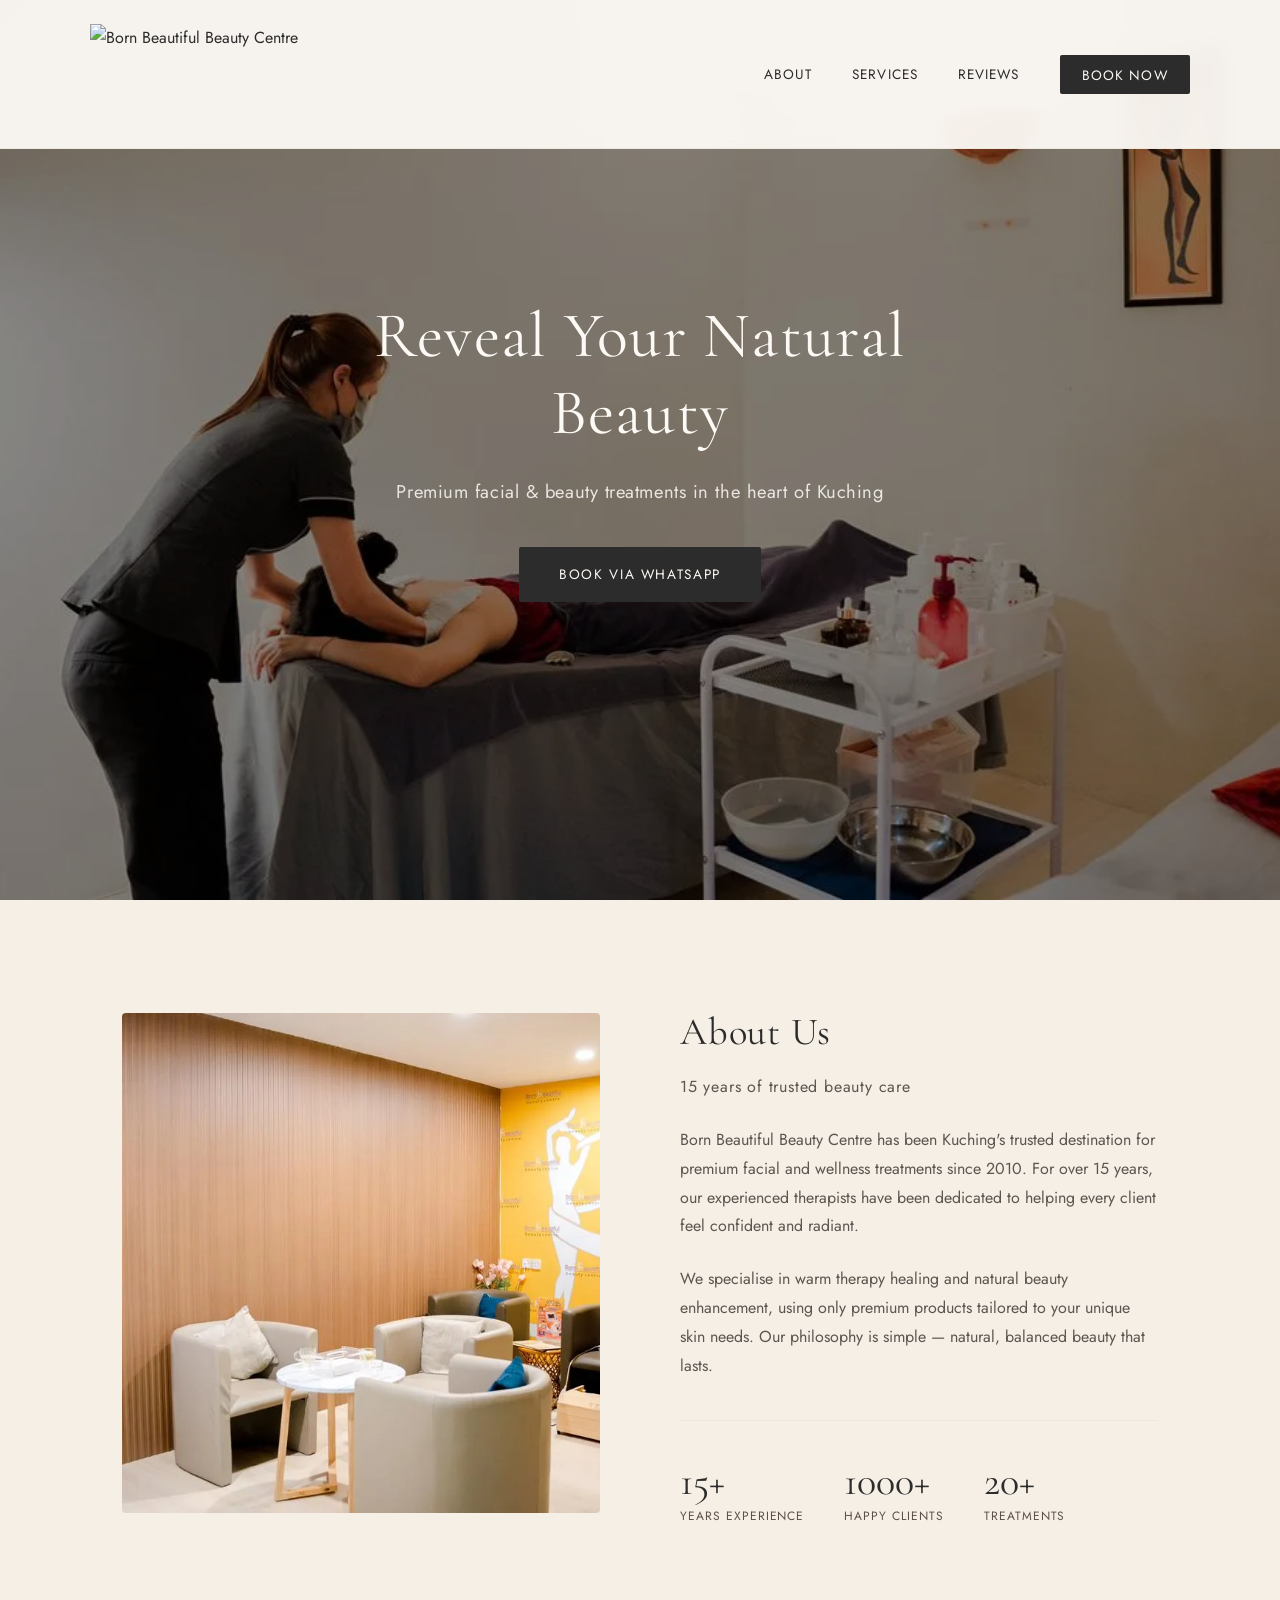
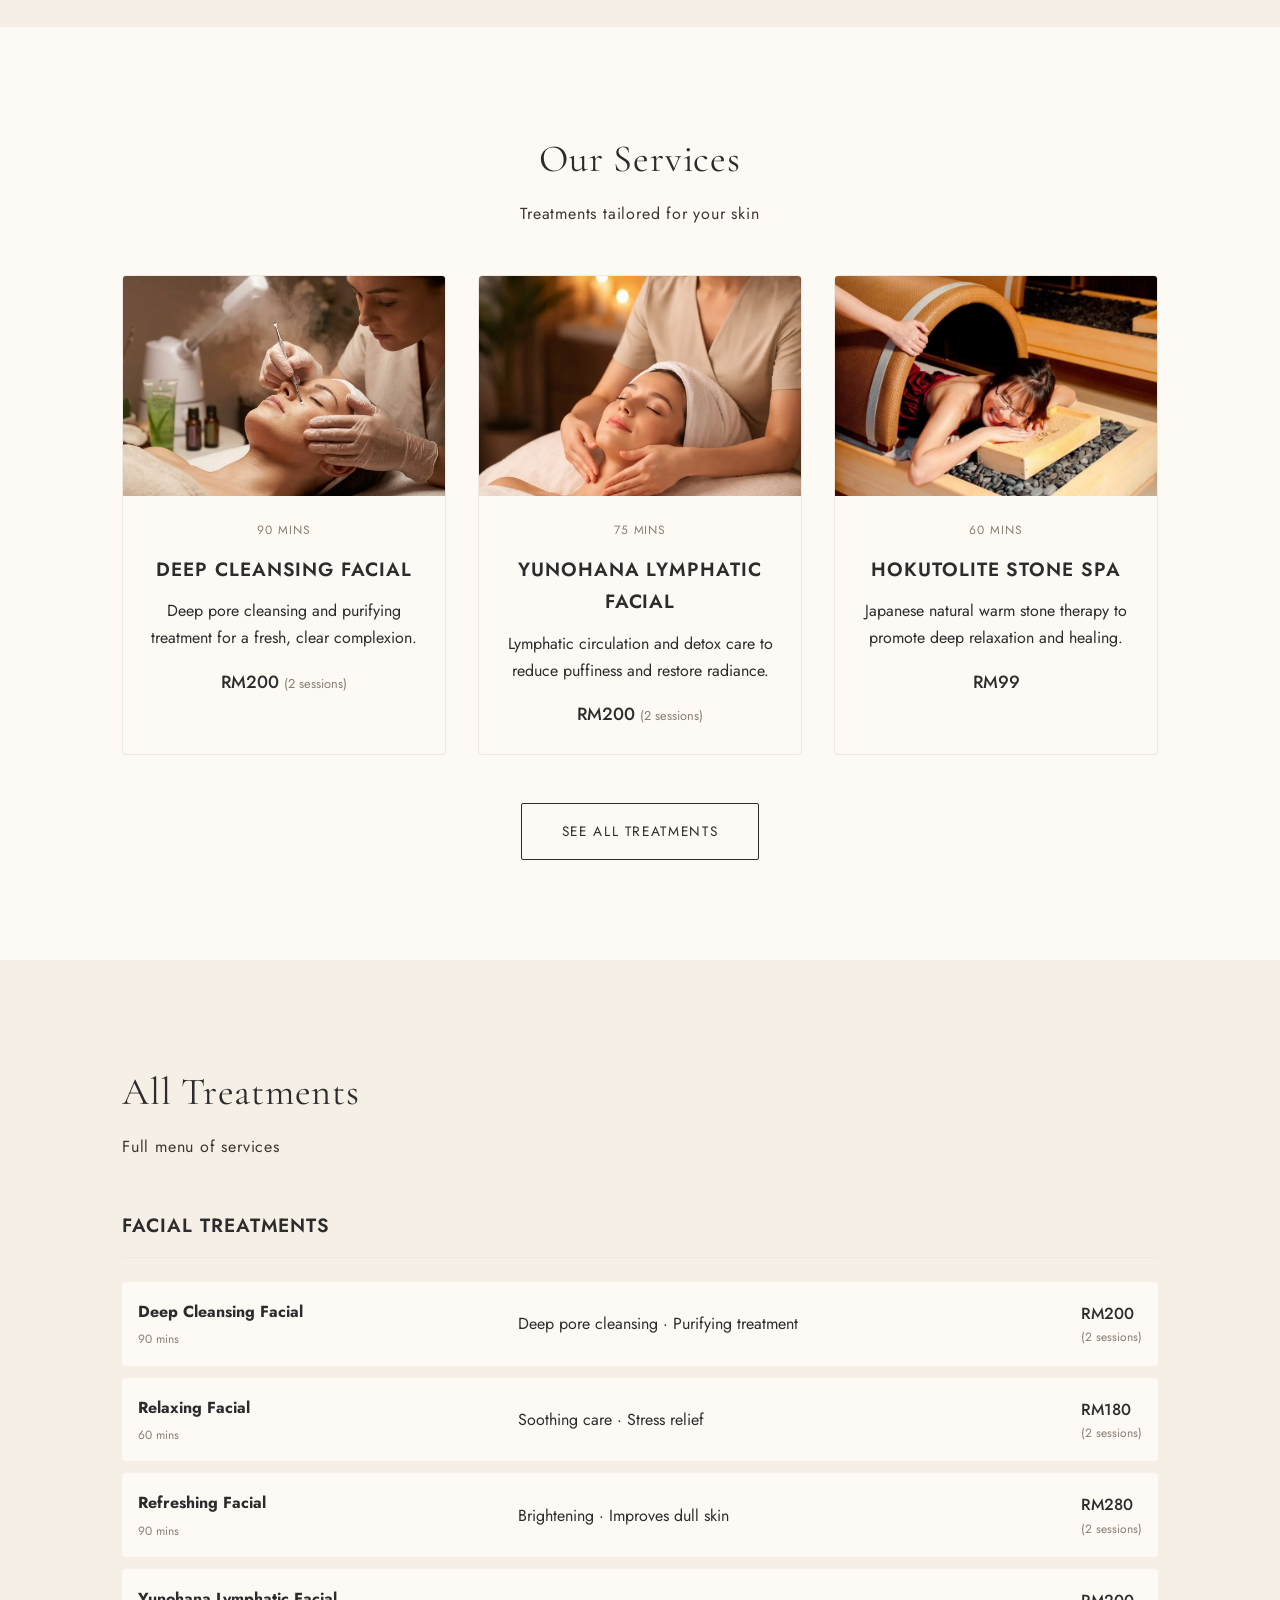
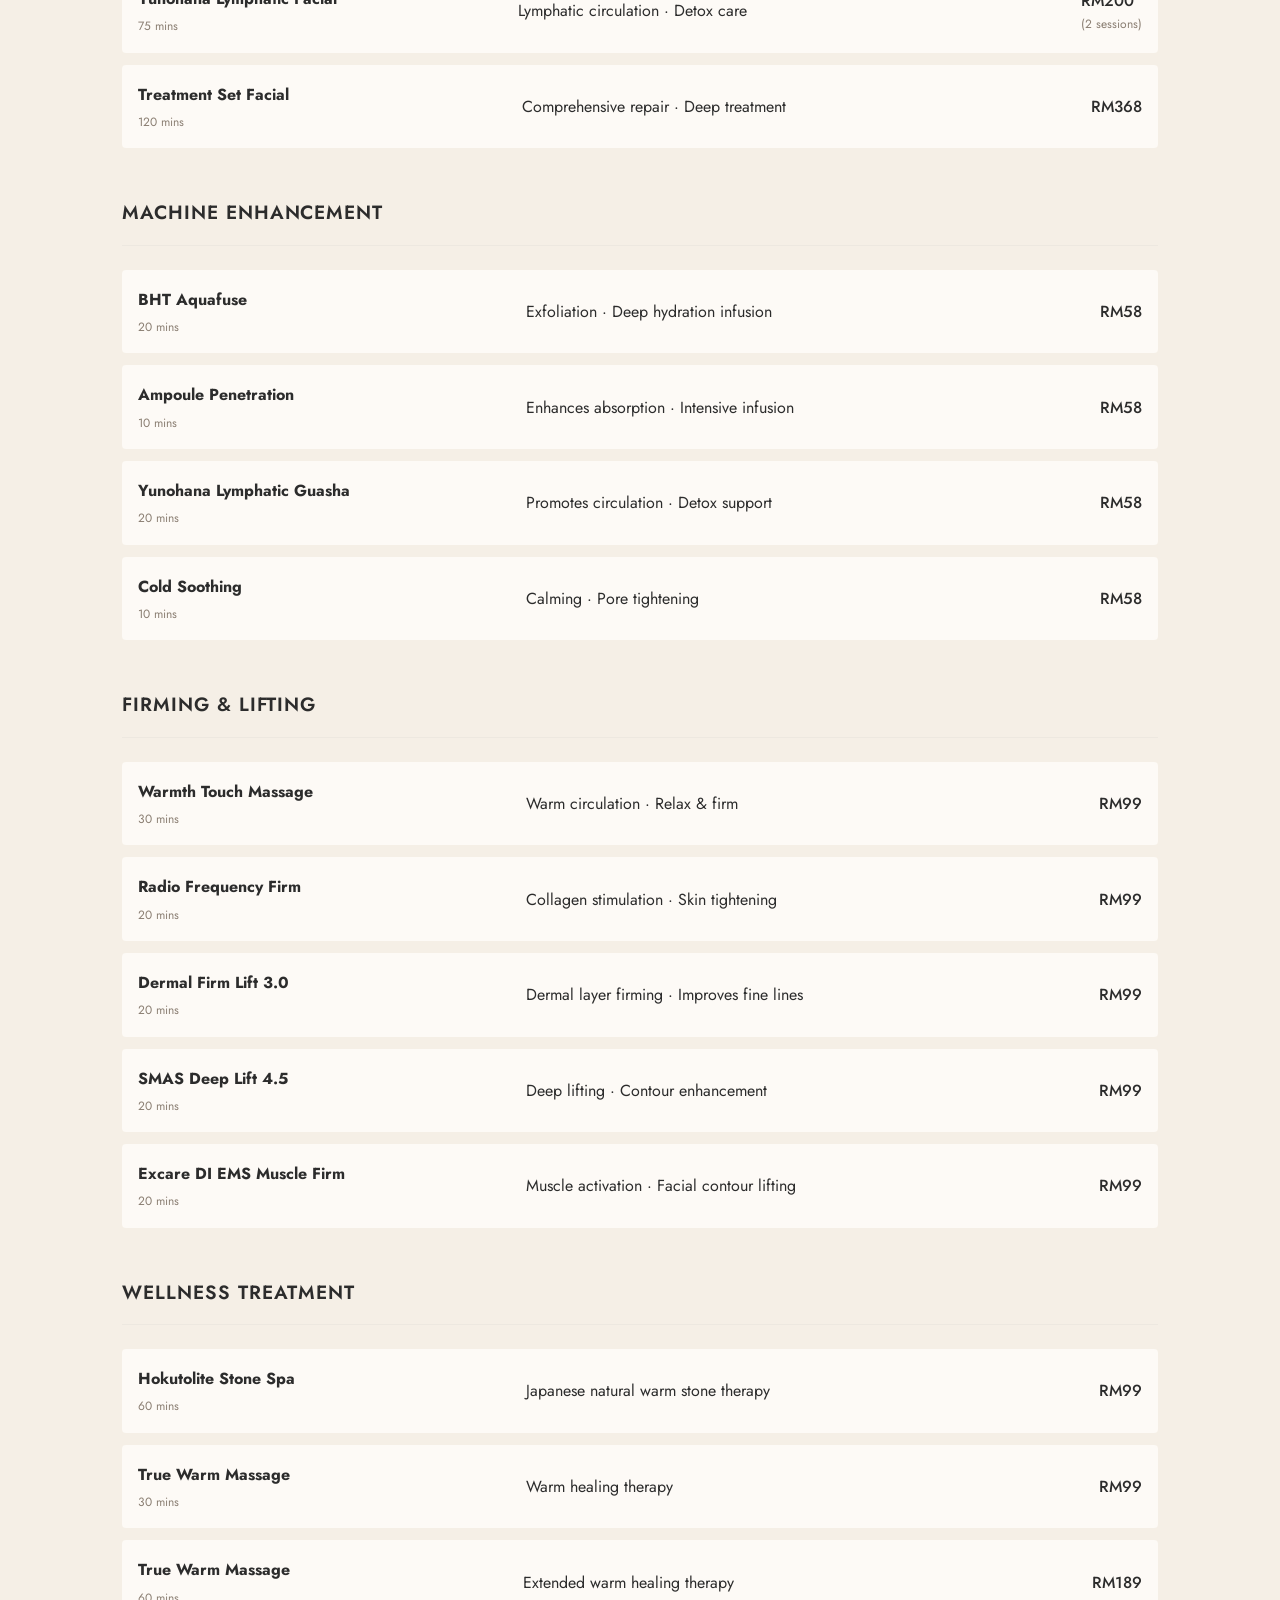
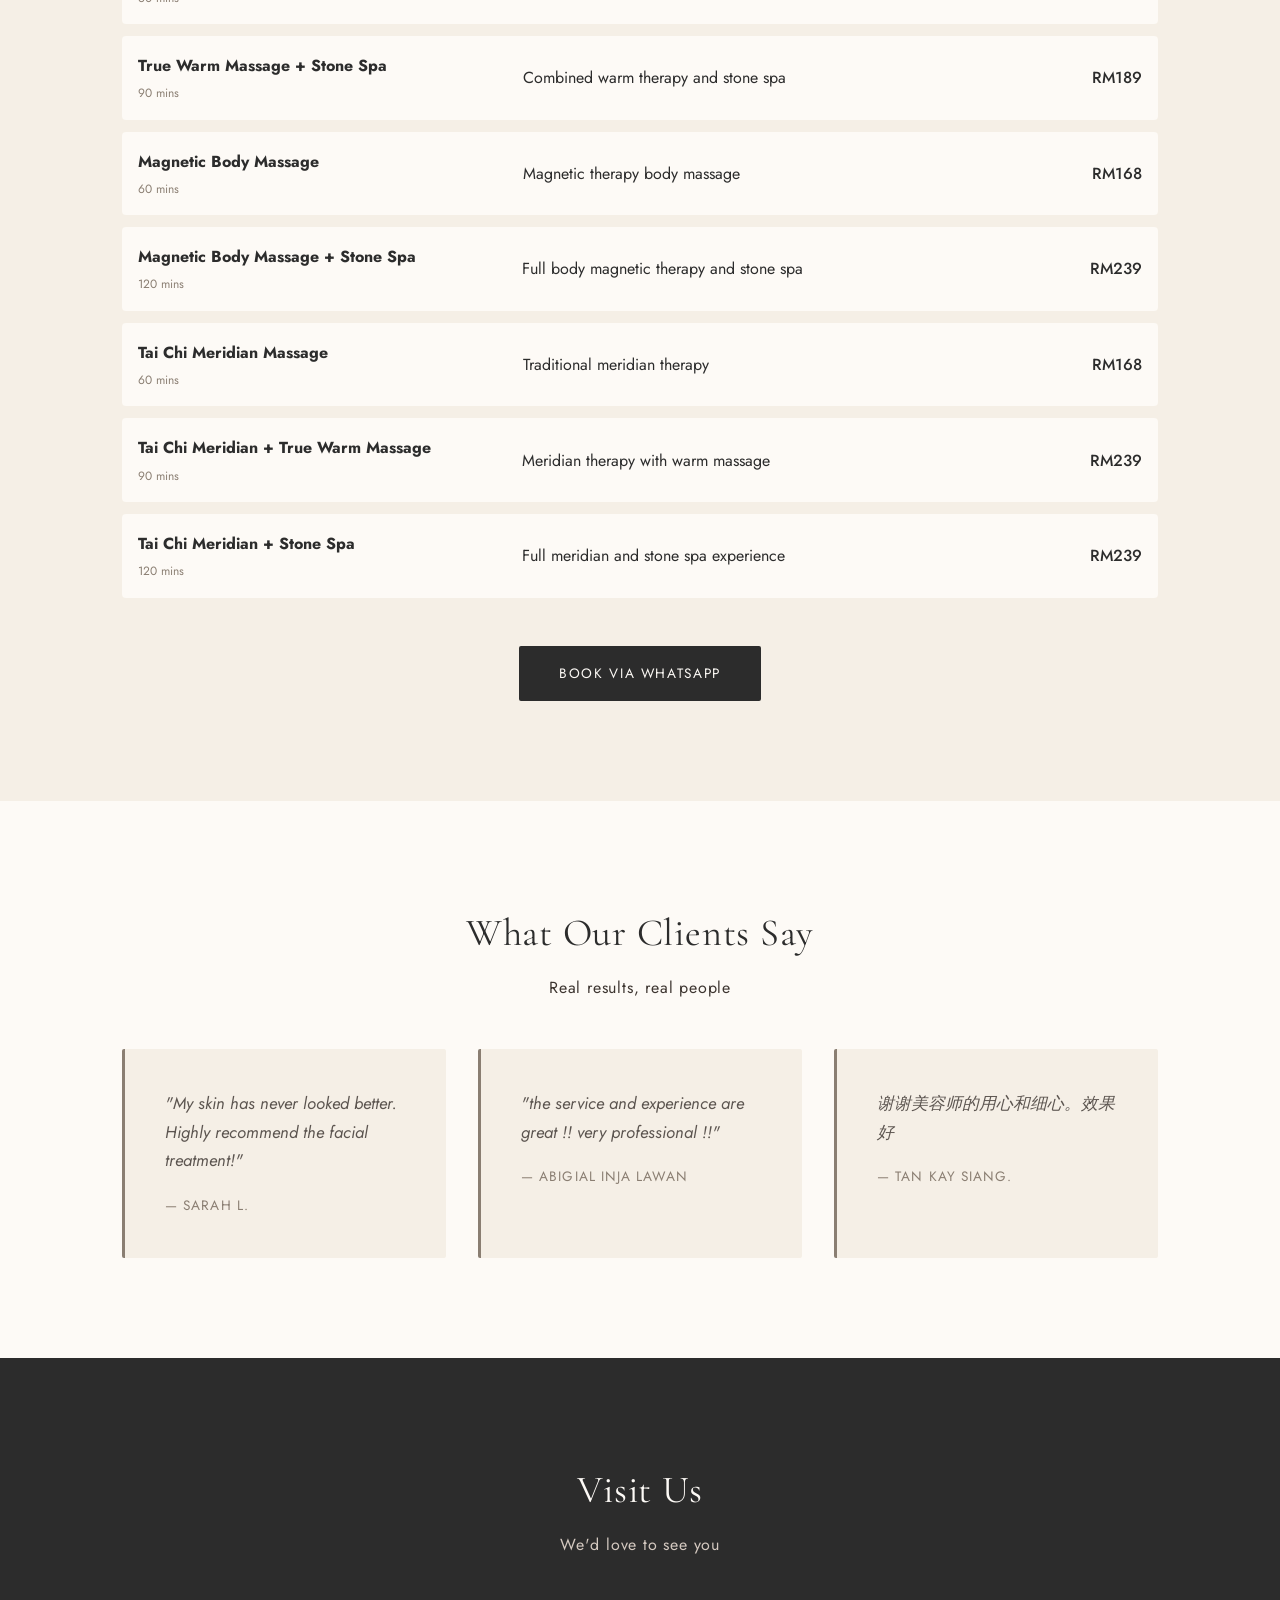
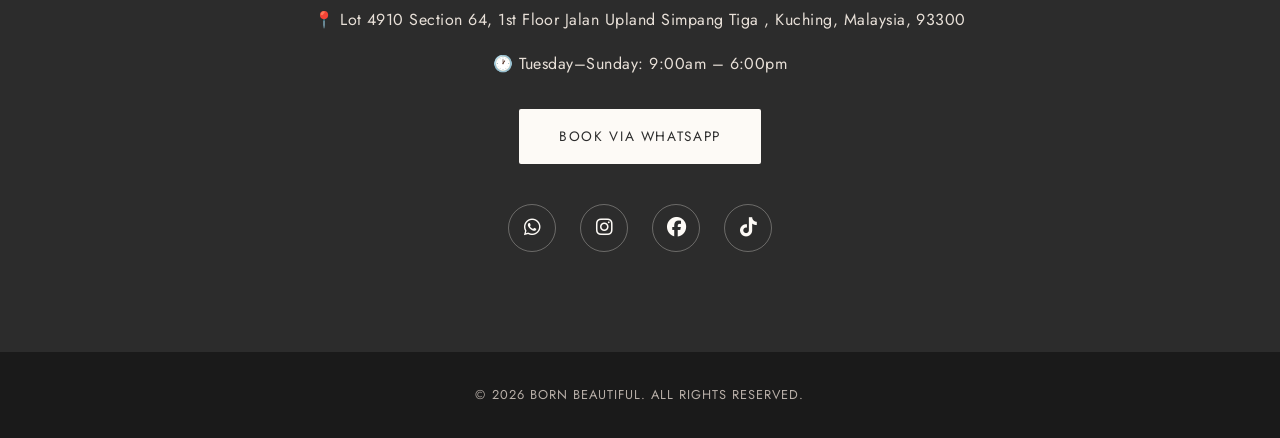
==== index.html @ eaf324db "Initial commit" ====
<!DOCTYPE html>
<html lang="en">
<head>
    <meta charset="UTF-8"/>
    <meta name="viewport" content="width=device-width, initial-scale=1.0"/>
    <meta 
    name="description" 
    content="Born Beautiful — Premium facial and beauty treatments in Kuching, Sarawak. Book your appointment today." >
    <title>Born Beautiful | Facial and Beauty Salon Kuching</title>
    <link rel="preconnect" href="https://fonts.googleapis.com" />
    <link rel="preconnect" href="https://fonts.gstatic.com" crossorigin />
    <link href="https://fonts.googleapis.com/css2?family=Cormorant+Garamond:ital,wght@0,300;0,400;0,600;1,300;1,400&family=Jost:wght@300;400;500&display=swap" rel="stylesheet" />
    <link rel="stylesheet" href="style.css" />
    <link rel="stylesheet" href="https://cdnjs.cloudflare.com/ajax/libs/font-awesome/6.5.0/css/all.min.css" />
    <script type="application/ld+json">
    {
      "@context": "https://schema.org",
      "@type": "BeautySalon",
      "name": "Born Beautiful",
      "description": "Premium facial and beauty treatments in Kuching, Sarawak.",
      "url": "https://www.bornbeautiful.com",
      "telephone": "+60168783226",
      "address": {
        "@type": "PostalAddress",
        "streetAddress": "Lot 4910 Section 64, 1st Floor Jalan Upland Simpang Tiga",
        "addressLocality": "Kuching",
        "postalCode": "93350",
        "addressRegion": "Sarawak",
        "addressCountry": "MY"
      },
      "openingHours": "Tues-Sun 9:00-18:00",
      "priceRange": "58-368",
      "sameAs": [
        "https://www.instagram.com/bornbeautiful_btyctr/"
      ]
    }
    </script>
</head>
<body>
    <!-- NAVIGATION -->
     <nav>
      <div class="nav-container">
        <a href="#" class="logo">
          <img src="images/logo.png"
            alt="Born Beautiful Beauty Centre"
            height="100"
            width="auto"
          >
        </a>
        <ul class="nav-links">
          <li><a href="#about">About</a></li>
          <li><a href="#services">Services</a></li>
          <li><a href="#testimonials">Reviews</a></li>
          <li><a href="#contact" class="nav-cta">Book Now</a></li>
        </ul>
        <button class="hamburger" id="hamburger" aria-label="Open navigation menu">
          <span></span>
          <span></span>
          <span></span>
        </button>
      </div>
    </nav>
    <main>

    <!-- HERO -->
    <section id="hero" style="background-image:url('images/hero.webp');">
      <div class="hero-content">
        <h1 class="fade-in">Reveal Your Natural Beauty</h1>
        <p>Premium facial & beauty treatments in the heart of Kuching</p>
        <a href="https://wa.me/60XXXXXXXXX" class="btn" target="_blank">
          Book via WhatsApp
        </a>
      </div>
    </section>

    <!-- ABOUT -->
    <section id="about">
      <div class="container">
        <div class="about-grid">
          <div class="about-img">
            <img 
              src="images/mainhall.webp" 
              alt="Born Beautiful Beauty Centre interior"
              width="600"
              height="700"
              loading="lazy"
            >
          </div>
          <div class="about-content">
            <h2>About Us</h2>
            <p class="section-subtitle">15 years of trusted beauty care</p>
            <p>Born Beautiful Beauty Centre has been Kuching's trusted destination for premium facial and wellness treatments since 2010. For over 15 years, our experienced therapists have been dedicated to helping every client feel confident and radiant.</p>
            <p>We specialise in warm therapy healing and natural beauty enhancement, using only premium products tailored to your unique skin needs. Our philosophy is simple — natural, balanced beauty that lasts.</p>
            <div class="about-stats">
              <div class="stat">
                <span class="stat-number">15+</span>
                <span class="stat-label">Years Experience</span>
              </div>
              <div class="stat">
                <span class="stat-number">1000+</span>
                <span class="stat-label">Happy Clients</span>
              </div>
              <div class="stat">
                <span class="stat-number">20+</span>
                <span class="stat-label">Treatments</span>
              </div>
            </div>
          </div>
        </div>
      </div>
    </section>

    <!-- SERVICES -->
    <section id="services">
      <div class="container">
          <h2>Our Services</h2>
          <p class="section-subtitle">Treatments tailored for your skin</p>
          <div class="services-grid fade-in">

            <div class="service-card">
              <img 
                src="images/deep_cleansing.webp" 
                alt="Deep Cleansing Facial at Born Beautiful Kuching"
                class="service-card-img"
                width="800" 
                height="220"
                loading="lazy"
              >
              <div class="service-card-body">
                <span class="service-duration">90 mins</span>
                <h3>Deep Cleansing Facial</h3>
                <p>Deep pore cleansing and purifying treatment for a fresh, clear complexion.</p>
                <span class="service-price">RM200 <small>(2 sessions)</small></span>
              </div>
            </div>

            <div class="service-card">
              <img 
                src="images/yunohana_facial.webp" 
                alt="Yunohana Lymphatic Facial at Born Beautiful Kuching"
                class="service-card-img"
                width="800" 
                height="220"
                loading="lazy"
              >
              <div class="service-card-body">
                <span class="service-duration">75 mins</span>
                <h3>Yunohana Lymphatic Facial</h3>
                <p>Lymphatic circulation and detox care to reduce puffiness and restore radiance.</p>
                <span class="service-price">RM200 <small>(2 sessions)</small></span>
              </div>
            </div>

            <div class="service-card">
              <img 
                src="images/stone_spa.webp" 
                alt="Hokutolite Stone Spa at Born Beautiful Kuching"
                class="service-card-img"
                width="800" 
                height="220"
                loading="lazy"
              >
              <div class="service-card-body">
                <span class="service-duration">60 mins</span>
                <h3>Hokutolite Stone Spa</h3>
                <p>Japanese natural warm stone therapy to promote deep relaxation and healing.</p>
                <span class="service-price">RM99</span>
              </div>
            </div>            
          </div>

          <div class="services-cta">
            <a href="#all-services" class="btn-outline">See All Treatments</a>
          </div>

      </div>
    </section>

    <!-- ALL SERVICES -->
    <section id="all-services">
      <div class="container">
        <h2>All Treatments</h2>
        <p class="section-subtitle">Full menu of services</p>

        <div class="services-category fade-in">
          <h3>Facial Treatments</h3>
          <div class="services-table">
            <div class="service-row">
              <div><strong>Deep Cleansing Facial</strong><span>90 mins</span></div>
              <div>Deep pore cleansing · Purifying treatment</div>
              <div class="price">RM200 <small>(2 sessions)</small></div>
            </div>
            <div class="service-row">
              <div><strong>Relaxing Facial</strong><span>60 mins</span></div>
              <div>Soothing care · Stress relief</div>
              <div class="price">RM180 <small>(2 sessions)</small></div>
            </div>
            <div class="service-row">
              <div><strong>Refreshing Facial</strong><span>90 mins</span></div>
              <div>Brightening · Improves dull skin</div>
              <div class="price">RM280 <small>(2 sessions)</small></div>
            </div>
            <div class="service-row">
              <div><strong>Yunohana Lymphatic Facial</strong><span>75 mins</span></div>
              <div>Lymphatic circulation · Detox care</div>
              <div class="price">RM200 <small>(2 sessions)</small></div>
            </div>
            <div class="service-row">
              <div><strong>Treatment Set Facial</strong><span>120 mins</span></div>
              <div>Comprehensive repair · Deep treatment</div>
              <div class="price">RM368</div>
            </div>
          </div>
        </div>

        <div class="services-category fade-in">
          <h3>Machine Enhancement</h3>
          <div class="services-table">
            <div class="service-row">
              <div><strong>BHT Aquafuse</strong><span>20 mins</span></div>
              <div>Exfoliation · Deep hydration infusion</div>
              <div class="price">RM58</div>
            </div>
            <div class="service-row">
              <div><strong>Ampoule Penetration</strong><span>10 mins</span></div>
              <div>Enhances absorption · Intensive infusion</div>
              <div class="price">RM58</div>
            </div>
            <div class="service-row">
              <div><strong>Yunohana Lymphatic Guasha</strong><span>20 mins</span></div>
              <div>Promotes circulation · Detox support</div>
              <div class="price">RM58</div>
            </div>
            <div class="service-row">
              <div><strong>Cold Soothing</strong><span>10 mins</span></div>
              <div>Calming · Pore tightening</div>
              <div class="price">RM58</div>
            </div>
          </div>
        </div>

        <div class="services-category fade-in">
          <h3>Firming & Lifting</h3>
          <div class="services-table">
            <div class="service-row">
              <div><strong>Warmth Touch Massage</strong><span>30 mins</span></div>
              <div>Warm circulation · Relax & firm</div>
              <div class="price">RM99</div>
            </div>
            <div class="service-row">
              <div><strong>Radio Frequency Firm</strong><span>20 mins</span></div>
              <div>Collagen stimulation · Skin tightening</div>
              <div class="price">RM99</div>
            </div>
            <div class="service-row">
              <div><strong>Dermal Firm Lift 3.0</strong><span>20 mins</span></div>
              <div>Dermal layer firming · Improves fine lines</div>
              <div class="price">RM99</div>
            </div>
            <div class="service-row">
              <div><strong>SMAS Deep Lift 4.5</strong><span>20 mins</span></div>
              <div>Deep lifting · Contour enhancement</div>
              <div class="price">RM99</div>
            </div>
            <div class="service-row">
              <div><strong>Excare DI EMS Muscle Firm</strong><span>20 mins</span></div>
              <div>Muscle activation · Facial contour lifting</div>
              <div class="price">RM99</div>
            </div>
          </div>
        </div>

        <div class="services-category fade-in">
          <h3>Wellness Treatment</h3>
          <div class="services-table">
            <div class="service-row">
              <div><strong>Hokutolite Stone Spa</strong><span>60 mins</span></div>
              <div>Japanese natural warm stone therapy</div>
              <div class="price">RM99</div>
            </div>
            <div class="service-row">
              <div><strong>True Warm Massage</strong><span>30 mins</span></div>
              <div>Warm healing therapy</div>
              <div class="price">RM99</div>
            </div>
            <div class="service-row">
              <div><strong>True Warm Massage</strong><span>60 mins</span></div>
              <div>Extended warm healing therapy</div>
              <div class="price">RM189</div>
            </div>
            <div class="service-row">
              <div><strong>True Warm Massage + Stone Spa</strong><span>90 mins</span></div>
              <div>Combined warm therapy and stone spa</div>
              <div class="price">RM189</div>
            </div>
            <div class="service-row">
              <div><strong>Magnetic Body Massage</strong><span>60 mins</span></div>
              <div>Magnetic therapy body massage</div>
              <div class="price">RM168</div>
            </div>
            <div class="service-row">
              <div><strong>Magnetic Body Massage + Stone Spa</strong><span>120 mins</span></div>
              <div>Full body magnetic therapy and stone spa</div>
              <div class="price">RM239</div>
            </div>
            <div class="service-row">
              <div><strong>Tai Chi Meridian Massage</strong><span>60 mins</span></div>
              <div>Traditional meridian therapy</div>
              <div class="price">RM168</div>
            </div>
            <div class="service-row">
              <div><strong>Tai Chi Meridian + True Warm Massage</strong><span>90 mins</span></div>
              <div>Meridian therapy with warm massage</div>
              <div class="price">RM239</div>
            </div>
           <div class="service-row">
              <div><strong>Tai Chi Meridian + Stone Spa</strong><span>120 mins</span></div>
              <div>Full meridian and stone spa experience</div>
              <div class="price">RM239</div>
            </div>
          </div>
        </div>

        <div class="services-cta">
          <a href="https://wa.me/60168783226" class="btn" target="_blank">Book via WhatsApp</a>
        </div>

      </div>
    </section>

    <!-- TESTIMONIALS -->
    <section id="testimonials">
      <div class="container">
        <h2>What Our Clients Say</h2>
        <p class="section-subtitle">Real results, real people</p>
        <div class="testimonials-grid fade-in">
          <div class="testimonial-card">
            <p>"My skin has never looked better. Highly recommend the facial treatment!"</p>
            <span>— Sarah L.</span>
          </div>
          <div class="testimonial-card">
            <p>"the service and experience are great !! very professional !!"</p>
            <span>— Abigial Inja Lawan</span>
          </div>
          <div class="testimonial-card">
            <p>谢谢美容师的用心和细心。效果好</p>
            <span>— Tan Kay Siang.</span>
          </div>
        </div>
      </div>
    </section>

    <!-- CONTACT -->
    <section id="contact">
      <div class="container">
        <h2>Visit Us</h2>
        <p class="section-subtitle">We'd love to see you</p>
        <div class="contact-info fade-in">
          <p>📍 Lot 4910 Section 64, 1st Floor Jalan Upland Simpang Tiga , Kuching, Malaysia, 93300</p>
          <p>🕐 Tuesday–Sunday: 9:00am – 6:00pm</p>
          <a href="https://wa.me/60168783226?text=Hi%20Born%20Beautiful,%20I%20want%20to%20book%20a%20facial%20session" class="btn" target="_blank">
            Book via WhatsApp
          </a>
          <div class="social-links">
            <a href="https://wa.me/60168783226?text=Hi%20Born%20Beautiful,%20I%20want%20to%20book%20a%20facial%20session" target="_blank" aria-label="WhatsApp">
             <i class="fa-brands fa-whatsapp"></i>
           </a>
            <a href="https://www.instagram.com/bornbeautiful_btyctr/" target="_blank" aria-label="Instagram">
             <i class="fa-brands fa-instagram"></i>
           </a>
            <a href="https://www.facebook.com/bbbc0168783226" target="_blank" aria-label="Facebook">
              <i class="fa-brands fa-facebook"></i>
            </a>
            <a href="https://www.tiktok.com/@born.beautiful.be" target="_blank" aria-label="TikTok">
             <i class="fa-brands fa-tiktok"></i>
           </a>
         </div>
        </div>
      </div>
    </section>
    </main>
    <!-- FOOTER -->
    <footer>
      <p>© 2026 Born Beautiful. All rights reserved.</p>
    </footer>

<script>
  // hamburger menu toggle
  const hamburger = document.getElementById('hamburger');
  const navLinks = document.querySelector('.nav-links');
  hamburger.addEventListener('click', () => {
    navLinks.classList.toggle('open');
  });

  // fade-in on scroll
  const faders = document.querySelectorAll('.fade-in');
  const observer = new IntersectionObserver((entries) => {
    entries.forEach(entry => {
      if (entry.isIntersecting) {
        entry.target.classList.add('visible');
      }
    });
  }, { threshold: 0.1 });

  faders.forEach(el => observer.observe(el));
</script>
</body>
</html>
---- style.css ----
/* ============================================
   RESET & BASE
   ============================================ */

*, *::before, *::after {
  margin: 0;
  padding: 0;
  box-sizing: border-box;
}

html {
  scroll-behavior: smooth;
}

body {
  font-family: 'Jost', sans-serif;
  background-color: #FDFAF6;
  color: #2C2C2C;
  line-height: 1.7;
}

a {
  text-decoration: none;
  color: inherit;
}

img {
  max-width: 100%;
  display: block;
}

/* ============================================
   TYPOGRAPHY
   ============================================ */
h1 {
  font-family: 'Cormorant Garamond', serif;
  font-size: clamp(2.5rem, 5vw, 4rem);
  font-weight: 400;
  letter-spacing: 0.02em;
  line-height: 1.2;
}

h2 {
  font-family: 'Cormorant Garamond', serif;
  font-size: clamp(1.8rem, 3vw, 2.5rem);
  font-weight: 400;
  letter-spacing: 0.02em;
  margin-bottom: 0.5rem;
}

h3 {
  font-size: 1.2rem;
  font-weight: 600;
  margin-bottom: 0.75rem;
  letter-spacing: 0.05em;
  text-transform: uppercase;
}

/* ============================================
   LAYOUT
   ============================================ */
.container {
  max-width: 1100px;
  margin: 0 auto;
  padding: 0 2rem;
}

section {
  padding: 100px 0;
}

.section-subtitle {
  color: #3D3530;
  font-size: 1rem;
  margin-bottom: 3rem;
  letter-spacing: 0.05em;
}

/* ============================================
   NAVIGATION
   ============================================ */
nav {
  position: fixed;
  top: 0;
  width: 100%;
  z-index: 100;
  padding: 1.5rem 2rem;
  background-color: rgba(253, 250, 246, 0.95);
  backdrop-filter: blur(8px);
  border-bottom: 1px solid #EDE8E0;
}

.nav-container {
  max-width: 1100px;
  margin: 0 auto;
  display: flex;
  justify-content: space-between;
  align-items: center;
}

.logo image{
  height: 100px;
  width: auto;
  display: block;
}

.nav-links {
  list-style: none;
  display: flex;
  gap: 2.5rem;
  align-items: center;
}

.nav-links a {
  font-size: 0.85rem;
  letter-spacing: 0.08em;
  text-transform: uppercase;
  color: #2C2C2C;
  transition: color 0.3s ease;
}

.nav-links a:hover {
  color: #8A7E72;
}

.nav-cta {
  background-color: #2C2C2C;
  color: #FDFAF6 !important;
  padding: 0.6rem 1.4rem;
  border-radius: 2px;
}

.nav-cta:hover {
  background-color: #8A7E72 !important;
  color: #FDFAF6 !important;
}

/* ============================================
   HERO
   ============================================ */
#hero {
  min-height: 100vh;
  display: flex;
  align-items: center;
  justify-content: center;
  text-align: center;
  padding: 0 2rem;
  background-size: cover;
  background-position: center 80%;
  background-repeat: no-repeat;
  position: relative;
}

#hero::before {
  content: '';
  position: absolute;
  inset: 0;
  background-color: rgba(0, 0, 0, 0.45);
}

.hero-content {
  position: relative;
  z-index: 1;
  max-width: 700px;
}

.hero-content h1 {
  margin-bottom: 1.5rem;
  color: #FDFAF6;
}

.hero-content p {
  font-size: 1.15rem;
  color: rgba(253, 250, 246, 0.85);
  margin-bottom: 2.5rem;
  letter-spacing: 0.03em;
}

/* ============================================
   BUTTON
   ============================================ */
.btn {
  display: inline-block;
  background-color: #2C2C2C;
  color: #FDFAF6;
  padding: 1rem 2.5rem;
  font-size: 0.85rem;
  letter-spacing: 0.12em;
  text-transform: uppercase;
  border-radius: 2px;
  transition: background-color 0.3s ease;
}

.btn:hover {
  background-color: #8A7E72;
}

/* ============================================
   SERVICES
   ============================================ */
#services {
  background-color: #FDFAF6;
  text-align: center;
}

.services-grid {
  display: grid;
  grid-template-columns: repeat(auto-fit, minmax(280px, 1fr));
  gap: 2rem;
  margin-top: 1rem;
}

.service-card {
  border-radius: 4px;
  overflow: hidden;
  border: 1px solid #EDE8E0;
  transition: box-shadow 0.3s ease;
  background-color: #FDFAF6;
}

.service-card:hover {
  box-shadow: 0 8px 30px rgba(0,0,0,0.08);
}

.service-card-img {
  width: 100%;
  height: 220px;
  object-fit: cover;
  display: block;
}

.service-card-body {
  padding: 1.5rem;
}

/* ============================================
   ABOUT
   ============================================ */
#about {
  background-color: #F5EFE6;
}

#about p:last-child {
  max-width: 650px;
  margin: 0 auto;
  color: #5C5550;
  font-size: 1.05rem;
}

/* ============================================
   ABOUT GRID
   ============================================ */
.about-grid {
  display: grid;
  grid-template-columns: 1fr 1fr;
  gap: 5rem;
  align-items: center;
}

.about-img img {
  width: 100%;
  height: 500px;
  object-fit: cover;
  border-radius: 4px;
}

.about-content h2 {
  margin-bottom: 0.5rem;
}

.about-content p {
  color: #5C5550;
  margin-bottom: 1.5rem;
  line-height: 1.8;
}

.about-stats {
  display: flex;
  gap: 2.5rem;
  margin-top: 2.5rem;
  padding-top: 2.5rem;
  border-top: 1px solid #EDE8E0;
}

.stat {
  display: flex;
  flex-direction: column;
}

.stat-number {
  font-family: 'Cormorant Garamond', serif;
  font-size: 2.5rem;
  color: #2C2C2C;
  line-height: 1;
  margin-bottom: 0.3rem;
}

.stat-label {
  font-size: 0.75rem;
  letter-spacing: 0.08em;
  text-transform: uppercase;
  color:  #5C5047;
}

@media (max-width: 768px) {
  .about-grid {
    grid-template-columns: 1fr;
    gap: 2rem;
  }
}

/* ============================================
   TESTIMONIALS
   ============================================ */
#testimonials {
  background-color: #FDFAF6;
  text-align: center;
}

.testimonials-grid {
  display: grid;
  grid-template-columns: repeat(auto-fit, minmax(280px, 1fr));
  gap: 2rem;
}

.testimonial-card {
  padding: 2.5rem;
  border-left: 3px solid #8A7E72;
  background-color: #F5EFE6;
  text-align: left;
  border-radius: 2px;
}

.testimonial-card p {
  font-style: italic;
  color: #5C5550;
  margin-bottom: 1rem;
  font-size: 1.05rem;
}

.testimonial-card span {
  font-size: 0.85rem;
  letter-spacing: 0.08em;
  text-transform: uppercase;
  color: #8A7E72;
}

/* ============================================
   CONTACT
   ============================================ */
#contact {
  background-color: #2C2C2C;
  text-align: center;
  color: #FDFAF6;
}

#contact h2 {
  color: #FDFAF6;
}

#contact .section-subtitle {
  color: #D4C9C0;
}

.contact-info {
  display: flex;
  flex-direction: column;
  align-items: center;
  gap: 1rem;
}

.contact-info p {
  font-size: 1rem;
  color: #E8E0D8;
  letter-spacing: 0.03em;
}

.contact-info .btn {
  margin-top: 1rem;
  background-color: #FDFAF6;
  color: #2C2C2C;
}

.contact-info .btn:hover {
  background-color: #8A7E72;
  color: #FDFAF6;
}
/* ============================================
   SOCIAL LINKS
   ============================================ */
.social-links {
  display: flex;
  gap: 1.5rem;
  margin-top: 1.5rem;
  justify-content: center;
}

.social-links a {
  display: flex;
  align-items: center;
  justify-content: center;
  width: 48px;
  height: 48px;
  border-radius: 50%;
  border: 1px solid rgba(253, 250, 246, 0.3);
  color: #FDFAF6;
  font-size: 1.2rem;
  transition: all 0.3s ease;
}

.social-links a:hover {
  background-color: #FDFAF6;
  color: #2C2C2C;
  border-color: #FDFAF6;
}

/* ============================================
   FOOTER
   ============================================ */
footer {
  background-color: #1A1A1A;
  color: #B8AFA8;
  text-align: center;
  padding: 2rem;
  font-size: 0.8rem;
  letter-spacing: 0.08em;
  text-transform: uppercase;
}
/* ============================================
   HAMBURGER MENU
   ============================================ */
.hamburger {
  display: none;
  flex-direction: column;
  gap: 5px;
  background: none;
  border: none;
  cursor: pointer;
  padding: 4px;
}

.hamburger span {
  display: block;
  width: 24px;
  height: 2px;
  background-color: #2C2C2C;
  transition: all 0.3s ease;
}

@media (max-width: 768px) {
  .hamburger {
    display: flex;
  }

  .nav-links {
    display: none;
    position: absolute;
    top: 100%;
    left: 0;
    width: 100%;
    background-color: #FDFAF6;
    flex-direction: column;
    padding: 2rem;
    gap: 1.5rem;
    border-bottom: 1px solid #EDE8E0;
  }

  .nav-links.open {
    display: flex;
  }
}
/* ============================================
   SCROLL ANIMATION
   ============================================ */
.fade-in {
  opacity: 0;
  transform: translateY(30px);
  transition: opacity 0.7s ease, transform 0.7s ease;
}

.fade-in.visible {
  opacity: 1;
  transform: translateY(0);
}

/* ============================================
   SERVICES EXTENDED
   ============================================ */
.service-duration {
  font-size: 0.75rem;
  letter-spacing: 0.08em;
  text-transform: uppercase;
  color: #8A7E72;
  margin-bottom: 0.75rem;
  display: block;
}

.service-price {
  display: block;
  margin-top: 1rem;
  font-size: 1.1rem;
  font-weight: 500;
  color: #2C2C2C;
}

.service-price small {
  font-size: 0.8rem;
  color: #8A7E72;
  font-weight: 400;
}

.services-cta {
  text-align: center;
  margin-top: 3rem;
}

.btn-outline {
  display: inline-block;
  border: 1px solid #2C2C2C;
  color: #2C2C2C;
  padding: 1rem 2.5rem;
  font-size: 0.85rem;
  letter-spacing: 0.12em;
  text-transform: uppercase;
  border-radius: 2px;
  transition: all 0.3s ease;
}

.btn-outline:hover {
  background-color: #2C2C2C;
  color: #FDFAF6;
}

/* ALL SERVICES TABLE */
#all-services {
  background-color: #F5EFE6;
}

.services-category {
  margin-bottom: 3rem;
}

.services-category h3 {
  border-bottom: 1px solid #EDE8E0;
  padding-bottom: 1rem;
  margin-bottom: 1.5rem;
}

.services-table {
  display: flex;
  flex-direction: column;
  gap: 0.75rem;
}

.service-row {
  display: grid;
  grid-template-columns: 1fr 1.5fr auto;
  gap: 1rem;
  padding: 1rem;
  background-color: #FDFAF6;
  border-radius: 4px;
  align-items: center;
}

.service-row span {
  display: block;
  font-size: 0.75rem;
  color: #8A7E72;
  margin-top: 0.25rem;
}

.service-row .price {
  font-weight: 500;
  white-space: nowrap;
}

.service-row .price small {
  display: block;
  font-size: 0.75rem;
  color: #8A7E72;
  font-weight: 400;
}

@media (max-width: 768px) {
  .service-row {
    grid-template-columns: 1fr;
    gap: 0.5rem;
  }

  .service-row .price {
    color: #8A7E72;
  }
}
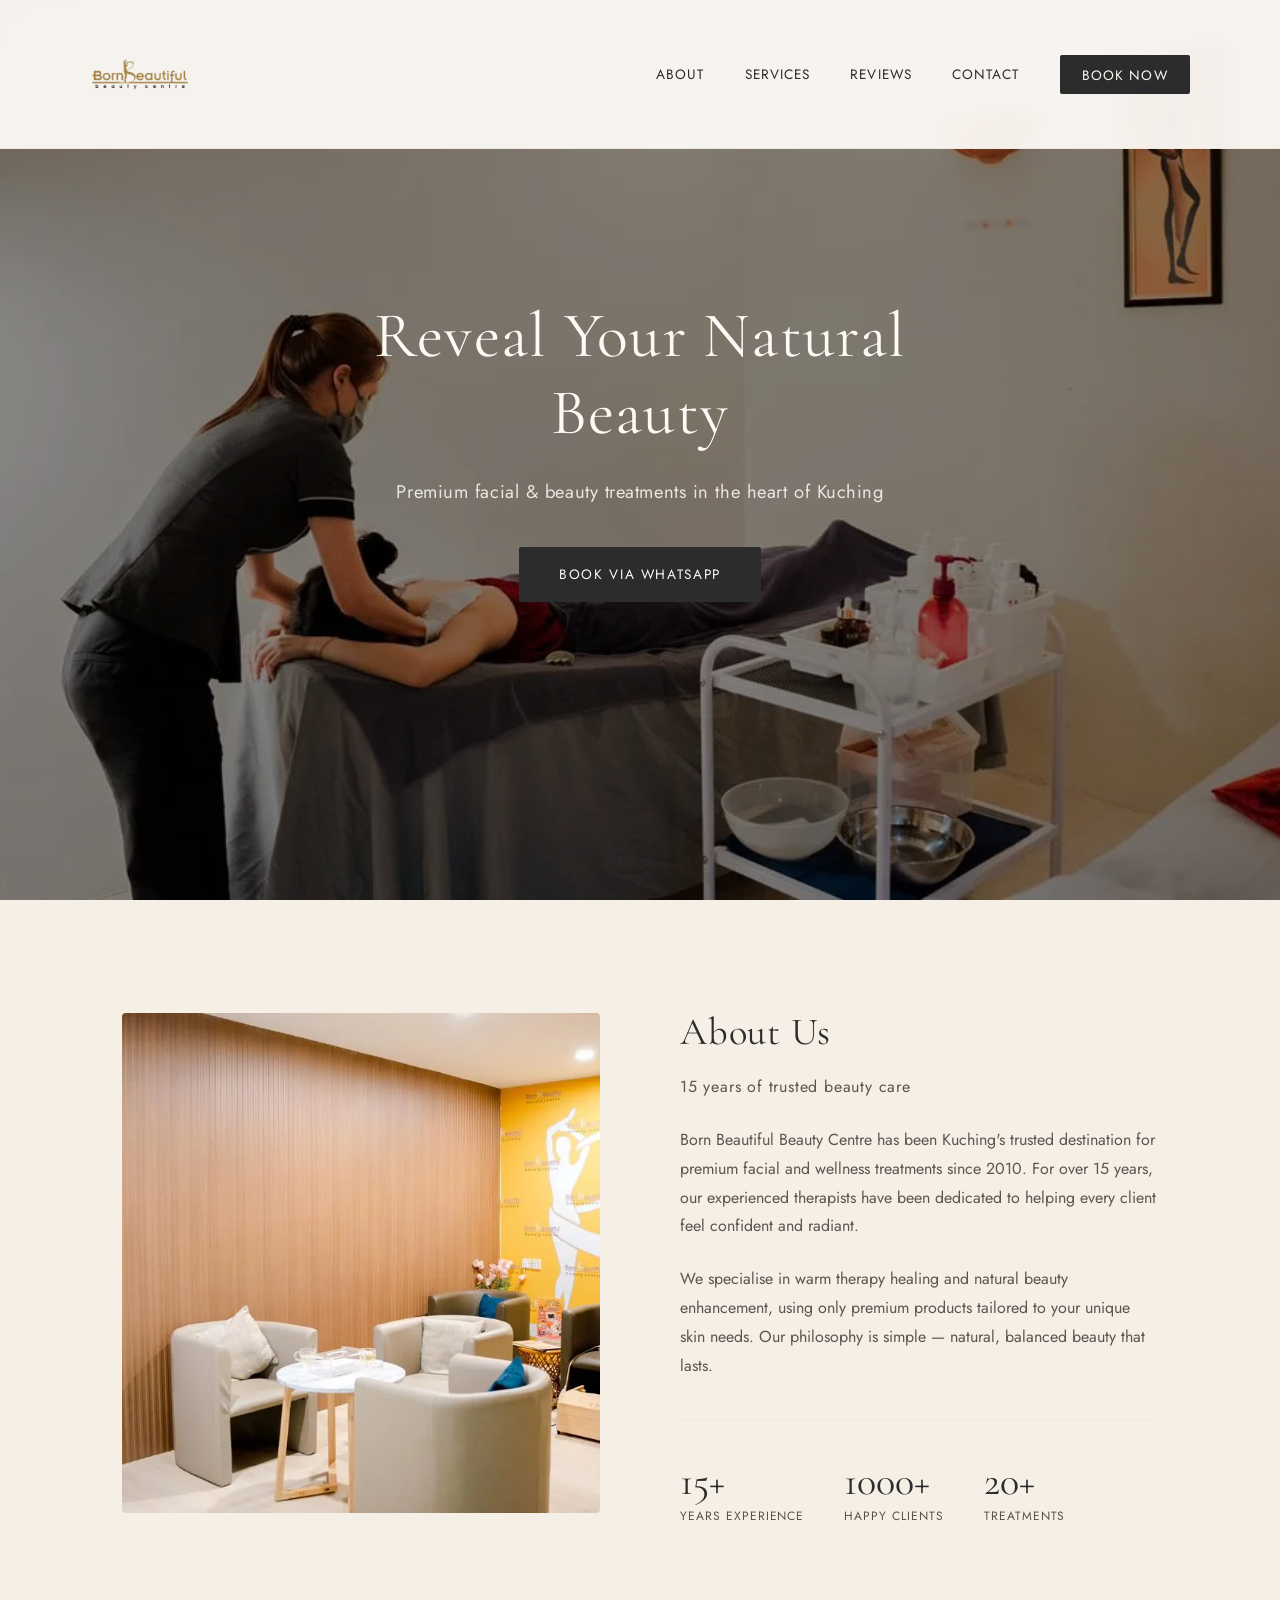
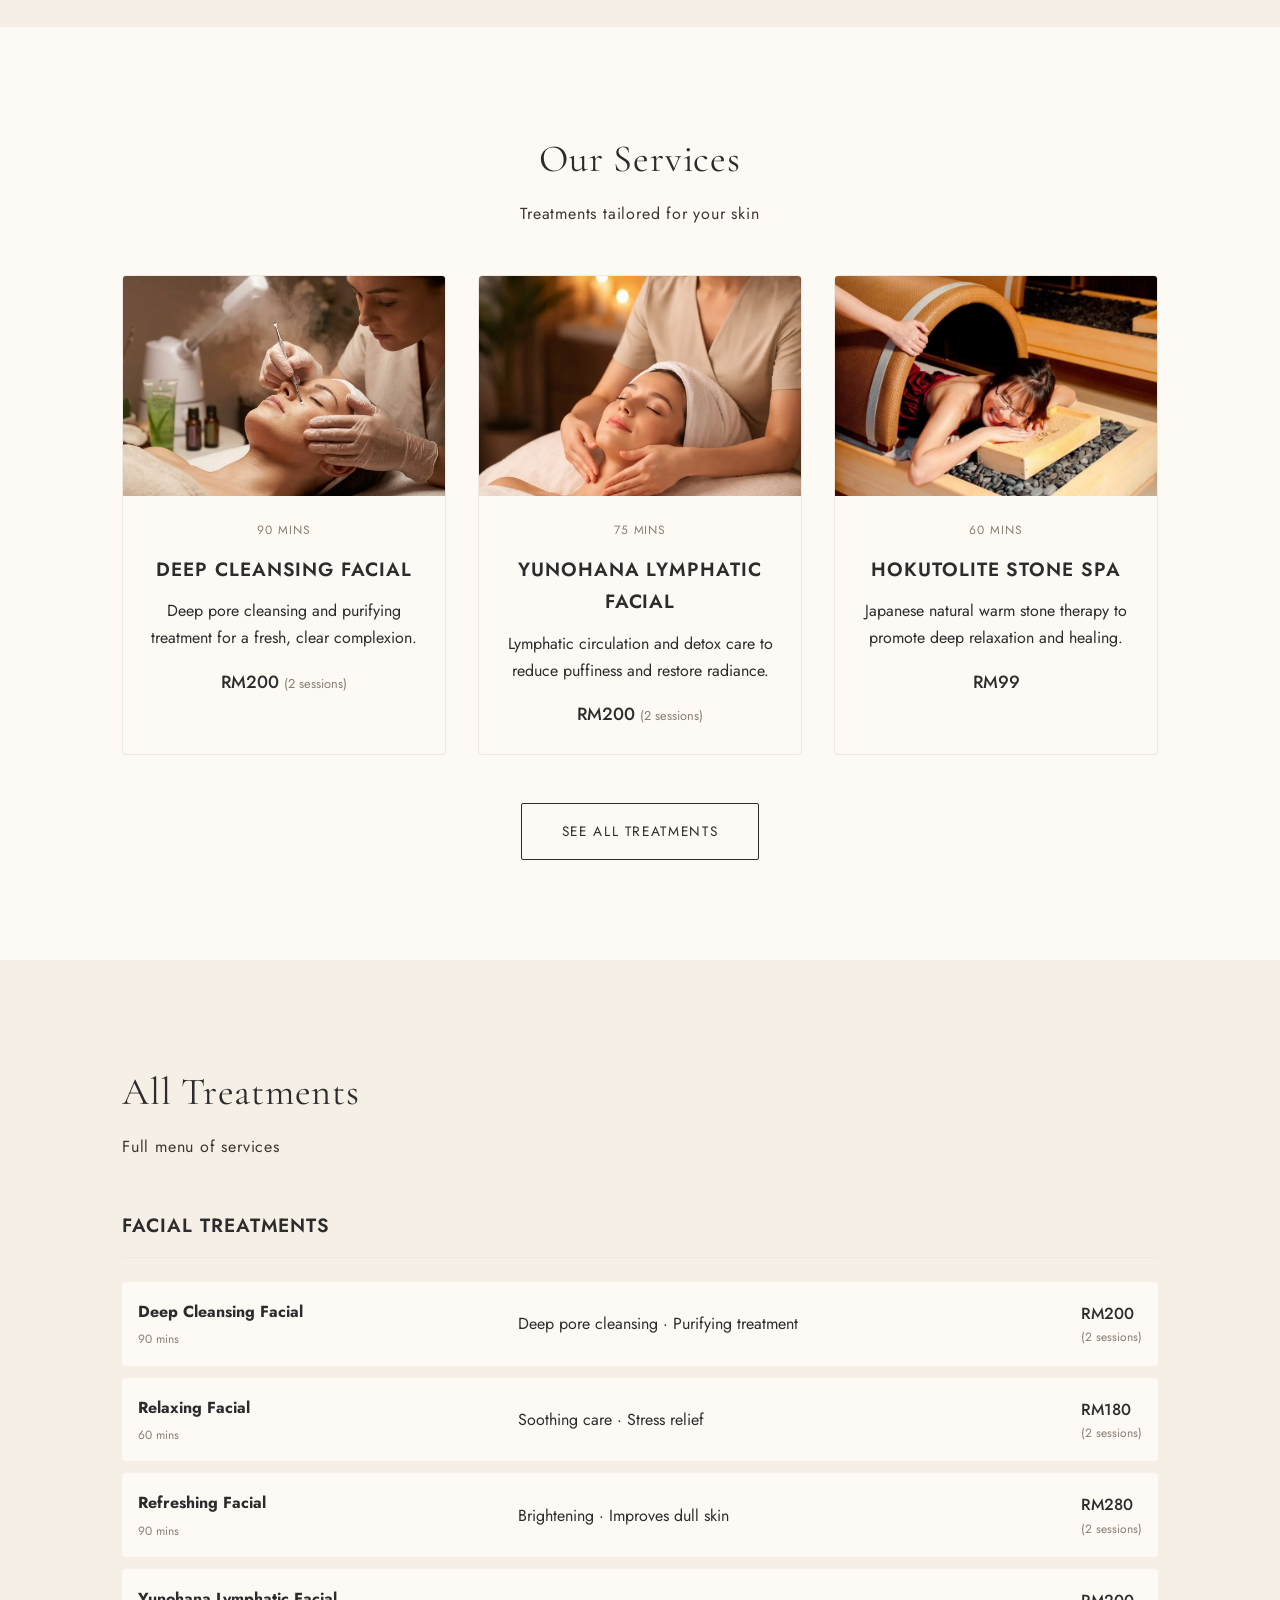
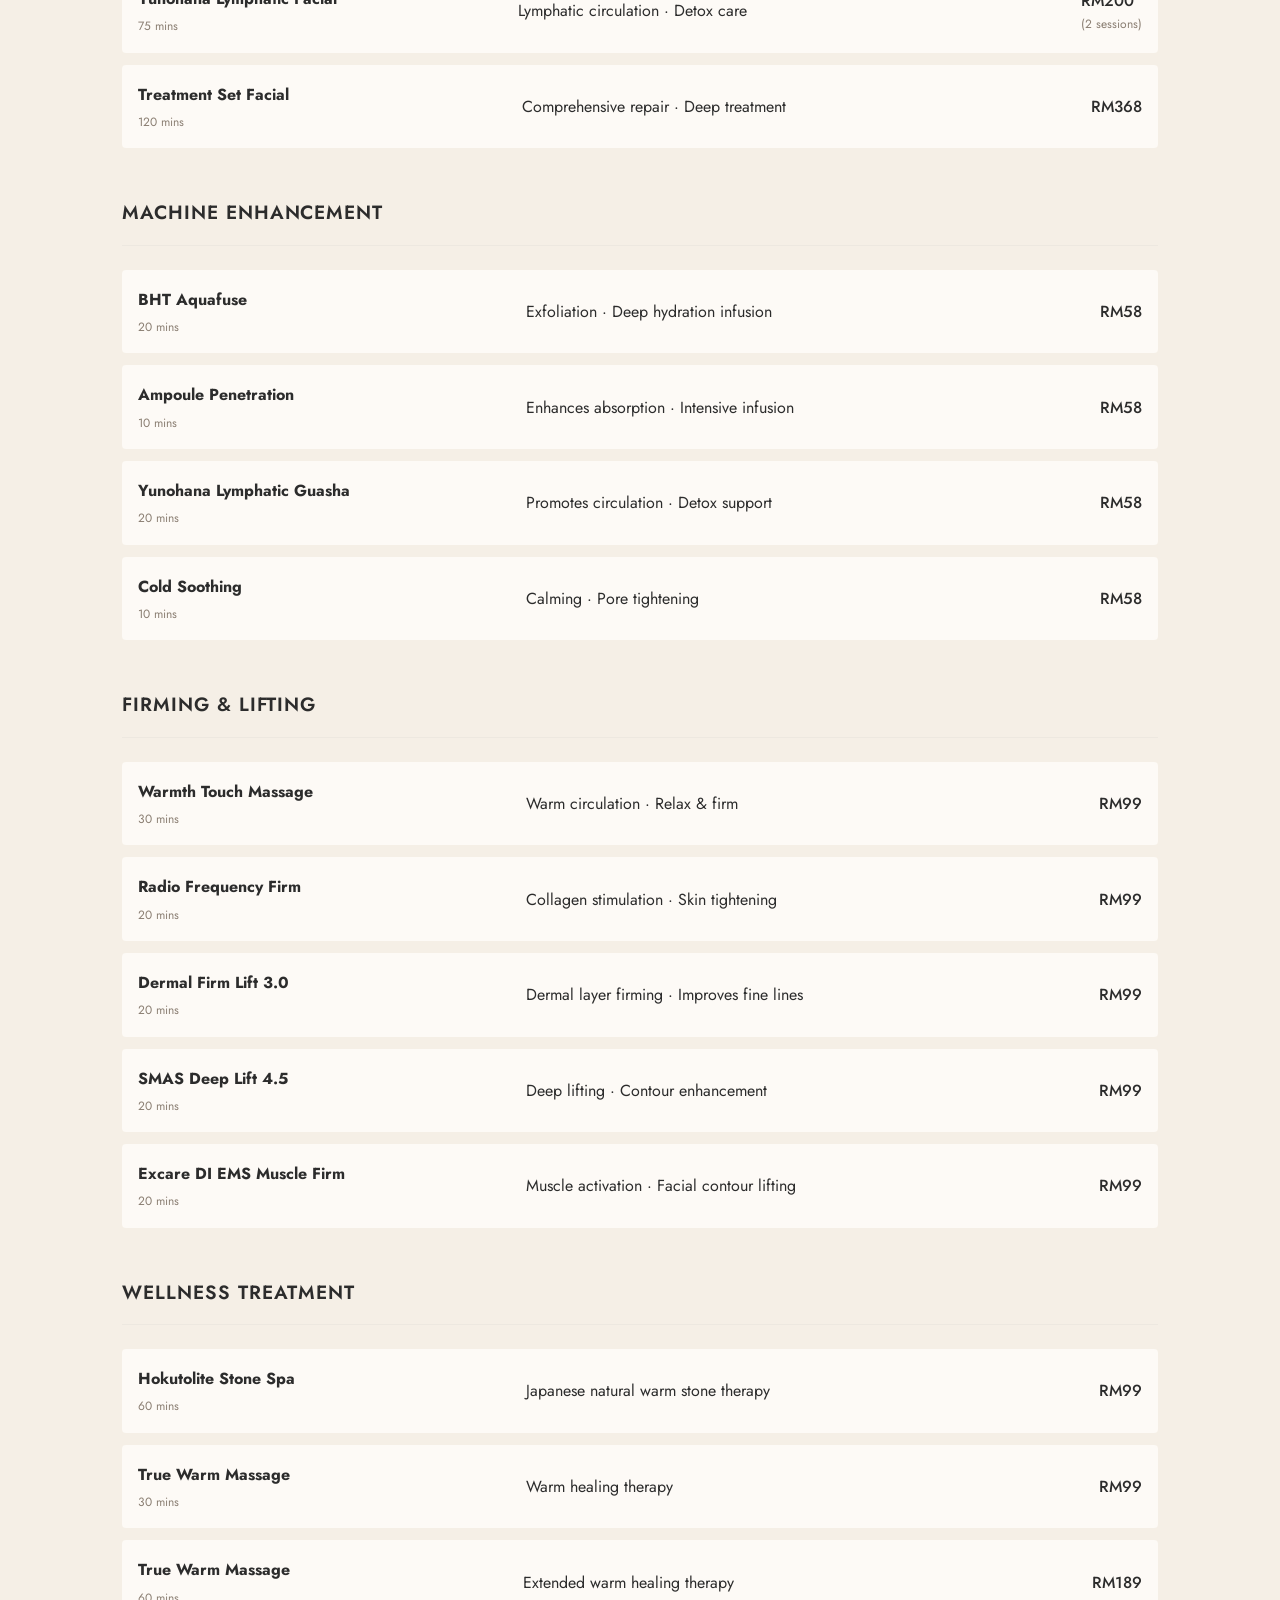
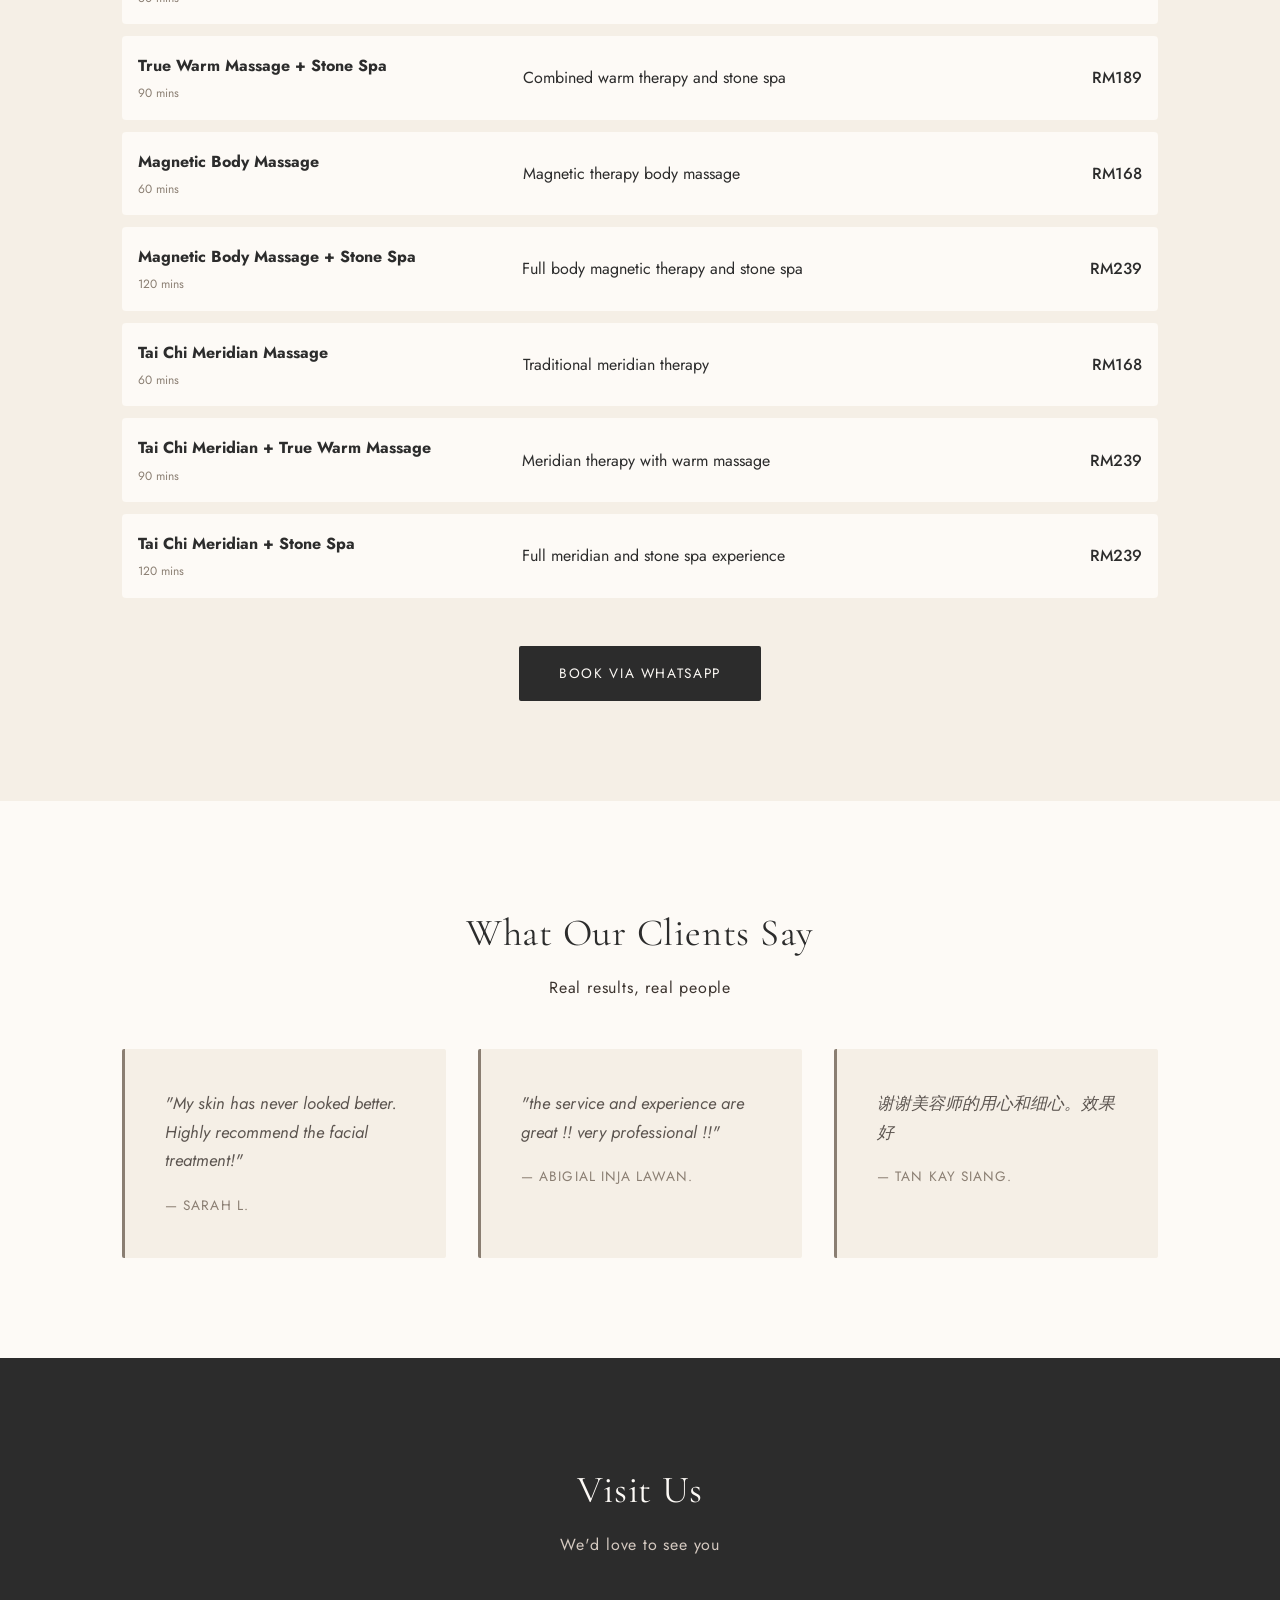
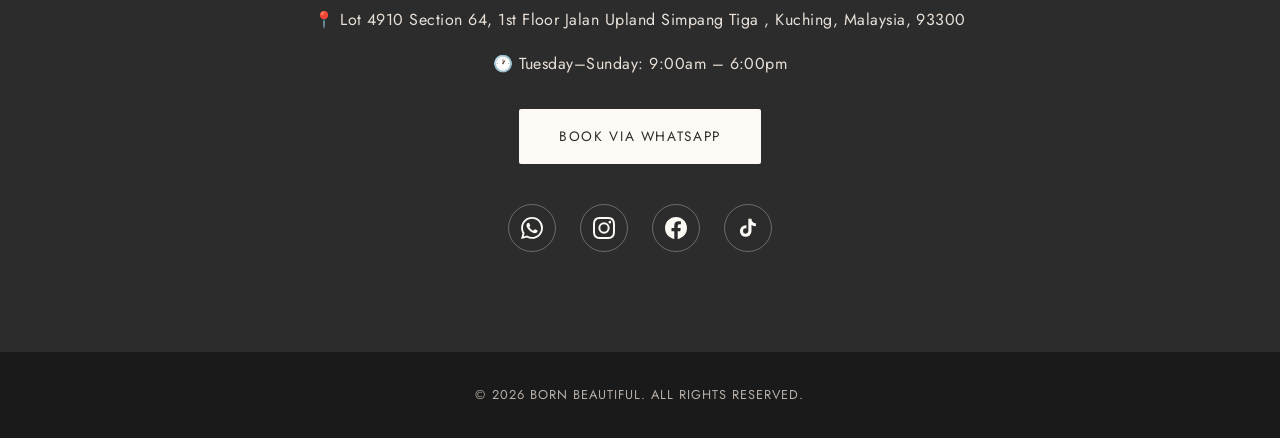
==== commit a357af33: "test auto deplay" ====
--- a/index.html
+++ b/index.html
@@ -11,7 +11,6 @@
     <link rel="preconnect" href="https://fonts.gstatic.com" crossorigin />
     <link href="https://fonts.googleapis.com/css2?family=Cormorant+Garamond:ital,wght@0,300;0,400;0,600;1,300;1,400&family=Jost:wght@300;400;500&display=swap" rel="stylesheet" />
     <link rel="stylesheet" href="style.css" />
-    <link rel="stylesheet" href="https://cdnjs.cloudflare.com/ajax/libs/font-awesome/6.5.0/css/all.min.css" />
     <script type="application/ld+json">
     {
       "@context": "https://schema.org",
@@ -41,7 +40,7 @@
      <nav>
       <div class="nav-container">
         <a href="#" class="logo">
-          <img src="images/logo.png"
+          <img src="images/logo.webp"
             alt="Born Beautiful Beauty Centre"
             height="100"
             width="auto"
@@ -51,7 +50,8 @@
           <li><a href="#about">About</a></li>
           <li><a href="#services">Services</a></li>
           <li><a href="#testimonials">Reviews</a></li>
-          <li><a href="#contact" class="nav-cta">Book Now</a></li>
+          <li><a href="#contact">Contact</a></li>
+          <li><a href="https://wa.me/60168783226?text=Hi%20Born%20Beautiful,%20I%20want%20to%20book%20a%20facial%20session" class="nav-cta">Book Now</a></li>
         </ul>
         <button class="hamburger" id="hamburger" aria-label="Open navigation menu">
           <span></span>
@@ -340,7 +340,7 @@
           </div>
           <div class="testimonial-card">
             <p>"the service and experience are great !! very professional !!"</p>
-            <span>— Abigial Inja Lawan</span>
+            <span>— Abigial Inja Lawan.</span>
           </div>
           <div class="testimonial-card">
             <p>谢谢美容师的用心和细心。效果好</p>
@@ -363,18 +363,26 @@
           </a>
           <div class="social-links">
             <a href="https://wa.me/60168783226?text=Hi%20Born%20Beautiful,%20I%20want%20to%20book%20a%20facial%20session" target="_blank" aria-label="WhatsApp">
-             <i class="fa-brands fa-whatsapp"></i>
+             <svg xmlns="http://www.w3.org/2000/svg" width="22" height="22" viewBox="0 0 24 24" fill="currentColor">
+              <path d="M17.472 14.382c-.297-.149-1.758-.867-2.03-.967-.273-.099-.471-.148-.67.15-.197.297-.767.966-.94 1.164-.173.199-.347.223-.644.075-.297-.15-1.255-.463-2.39-1.475-.883-.788-1.48-1.761-1.653-2.059-.173-.297-.018-.458.13-.606.134-.133.298-.347.446-.52.149-.174.198-.298.298-.497.099-.198.05-.371-.025-.52-.075-.149-.669-1.612-.916-2.207-.242-.579-.487-.5-.669-.51-.173-.008-.371-.01-.57-.01-.198 0-.52.074-.792.372-.272.297-1.04 1.016-1.04 2.479 0 1.462 1.065 2.875 1.213 3.074.149.198 2.096 3.2 5.077 4.487.709.306 1.262.489 1.694.625.712.227 1.36.195 1.871.118.571-.085 1.758-.719 2.006-1.413.248-.694.248-1.289.173-1.413-.074-.124-.272-.198-.57-.347m-5.421 7.403h-.004a9.87 9.87 0 01-5.031-1.378l-.361-.214-3.741.982.998-3.648-.235-.374a9.86 9.86 0 01-1.51-5.26c.001-5.45 4.436-9.884 9.888-9.884 2.64 0 5.122 1.03 6.988 2.898a9.825 9.825 0 012.893 6.994c-.003 5.45-4.437 9.884-9.885 9.884m8.413-18.297A11.815 11.815 0 0012.05 0C5.495 0 .16 5.335.157 11.892c0 2.096.547 4.142 1.588 5.945L.057 24l6.305-1.654a11.882 11.882 0 005.683 1.448h.005c6.554 0 11.89-5.335 11.893-11.893a11.821 11.821 0 00-3.48-8.413z"/>
+             </svg>
            </a>
             <a href="https://www.instagram.com/bornbeautiful_btyctr/" target="_blank" aria-label="Instagram">
-             <i class="fa-brands fa-instagram"></i>
+             <svg xmlns="http://www.w3.org/2000/svg" width="22" height="22" viewBox="0 0 24 24" fill="currentColor">
+              <path d="M12 2.163c3.204 0 3.584.012 4.85.07 3.252.148 4.771 1.691 4.919 4.919.058 1.265.069 1.645.069 4.849 0 3.205-.012 3.584-.069 4.849-.149 3.225-1.664 4.771-4.919 4.919-1.266.058-1.644.07-4.85.07-3.204 0-3.584-.012-4.849-.07-3.26-.149-4.771-1.699-4.919-4.92-.058-1.265-.07-1.644-.07-4.849 0-3.204.013-3.583.07-4.849.149-3.227 1.664-4.771 4.919-4.919 1.266-.057 1.645-.069 4.849-.069zM12 0C8.741 0 8.333.014 7.053.072 2.695.272.273 2.69.073 7.052.014 8.333 0 8.741 0 12c0 3.259.014 3.668.072 4.948.2 4.358 2.618 6.78 6.98 6.98C8.333 23.986 8.741 24 12 24c3.259 0 3.668-.014 4.948-.072 4.354-.2 6.782-2.618 6.979-6.98.059-1.28.073-1.689.073-4.948 0-3.259-.014-3.667-.072-4.947-.196-4.354-2.617-6.78-6.979-6.98C15.668.014 15.259 0 12 0zm0 5.838a6.162 6.162 0 100 12.324 6.162 6.162 0 000-12.324zM12 16a4 4 0 110-8 4 4 0 010 8zm6.406-11.845a1.44 1.44 0 100 2.881 1.44 1.44 0 000-2.881z"/>
+             </svg>
            </a>
             <a href="https://www.facebook.com/bbbc0168783226" target="_blank" aria-label="Facebook">
-              <i class="fa-brands fa-facebook"></i>
-            </a>
+             <svg xmlns="http://www.w3.org/2000/svg" width="22" height="22" viewBox="0 0 24 24" fill="currentColor">
+              <path d="M24 12.073c0-6.627-5.373-12-12-12s-12 5.373-12 12c0 5.994 4.388 10.954 10.125 11.854v-8.385H7.078v-3.47h3.047V9.43c0-3.007 1.792-4.669 4.533-4.669 1.312 0 2.686.235 2.686.235v2.953H15.83c-1.491 0-1.956.925-1.956 1.874v2.25h3.328l-.532 3.47h-2.796v8.385C19.612 23.027 24 18.062 24 12.073z"/>
+            </svg>
+           </a>
             <a href="https://www.tiktok.com/@born.beautiful.be" target="_blank" aria-label="TikTok">
-             <i class="fa-brands fa-tiktok"></i>
+             <svg xmlns="http://www.w3.org/2000/svg" width="22" height="22" viewBox="0 0 24 24" fill="currentColor">
+              <path d="M19.59 6.69a4.83 4.83 0 01-3.77-4.25V2h-3.45v13.67a2.89 2.89 0 01-2.88 2.5 2.89 2.89 0 01-2.89-2.89 2.89 2.89 0 012.89-2.89c.28 0 .54.04.79.1V9.01a6.33 6.33 0 00-.79-.05 6.34 6.34 0 00-6.34 6.34 6.34 6.34 0 006.34 6.34 6.34 6.34 0 006.33-6.34V8.69a8.18 8.18 0 004.78 1.52V6.75a4.85 4.85 0 01-1.01-.06z"/>
+            </svg>
            </a>
-         </div>
+          </div>
         </div>
       </div>
     </section>
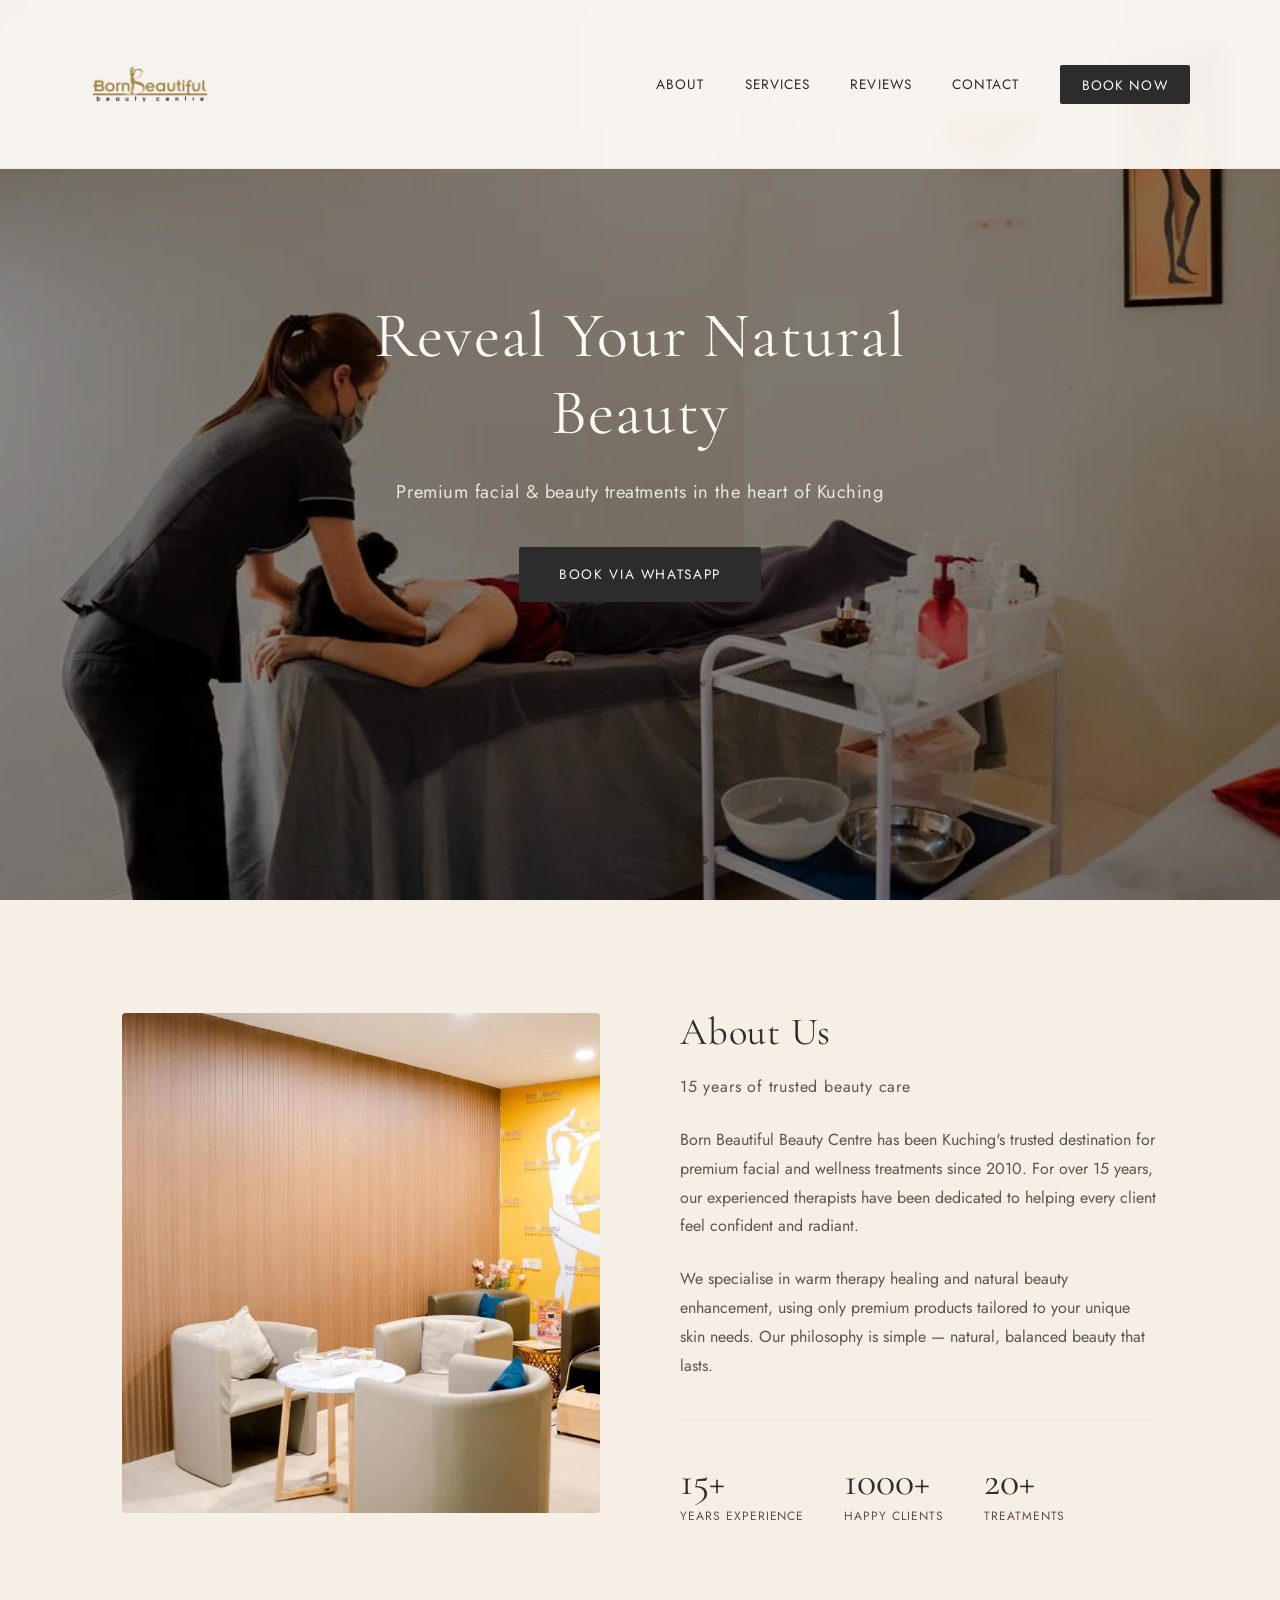
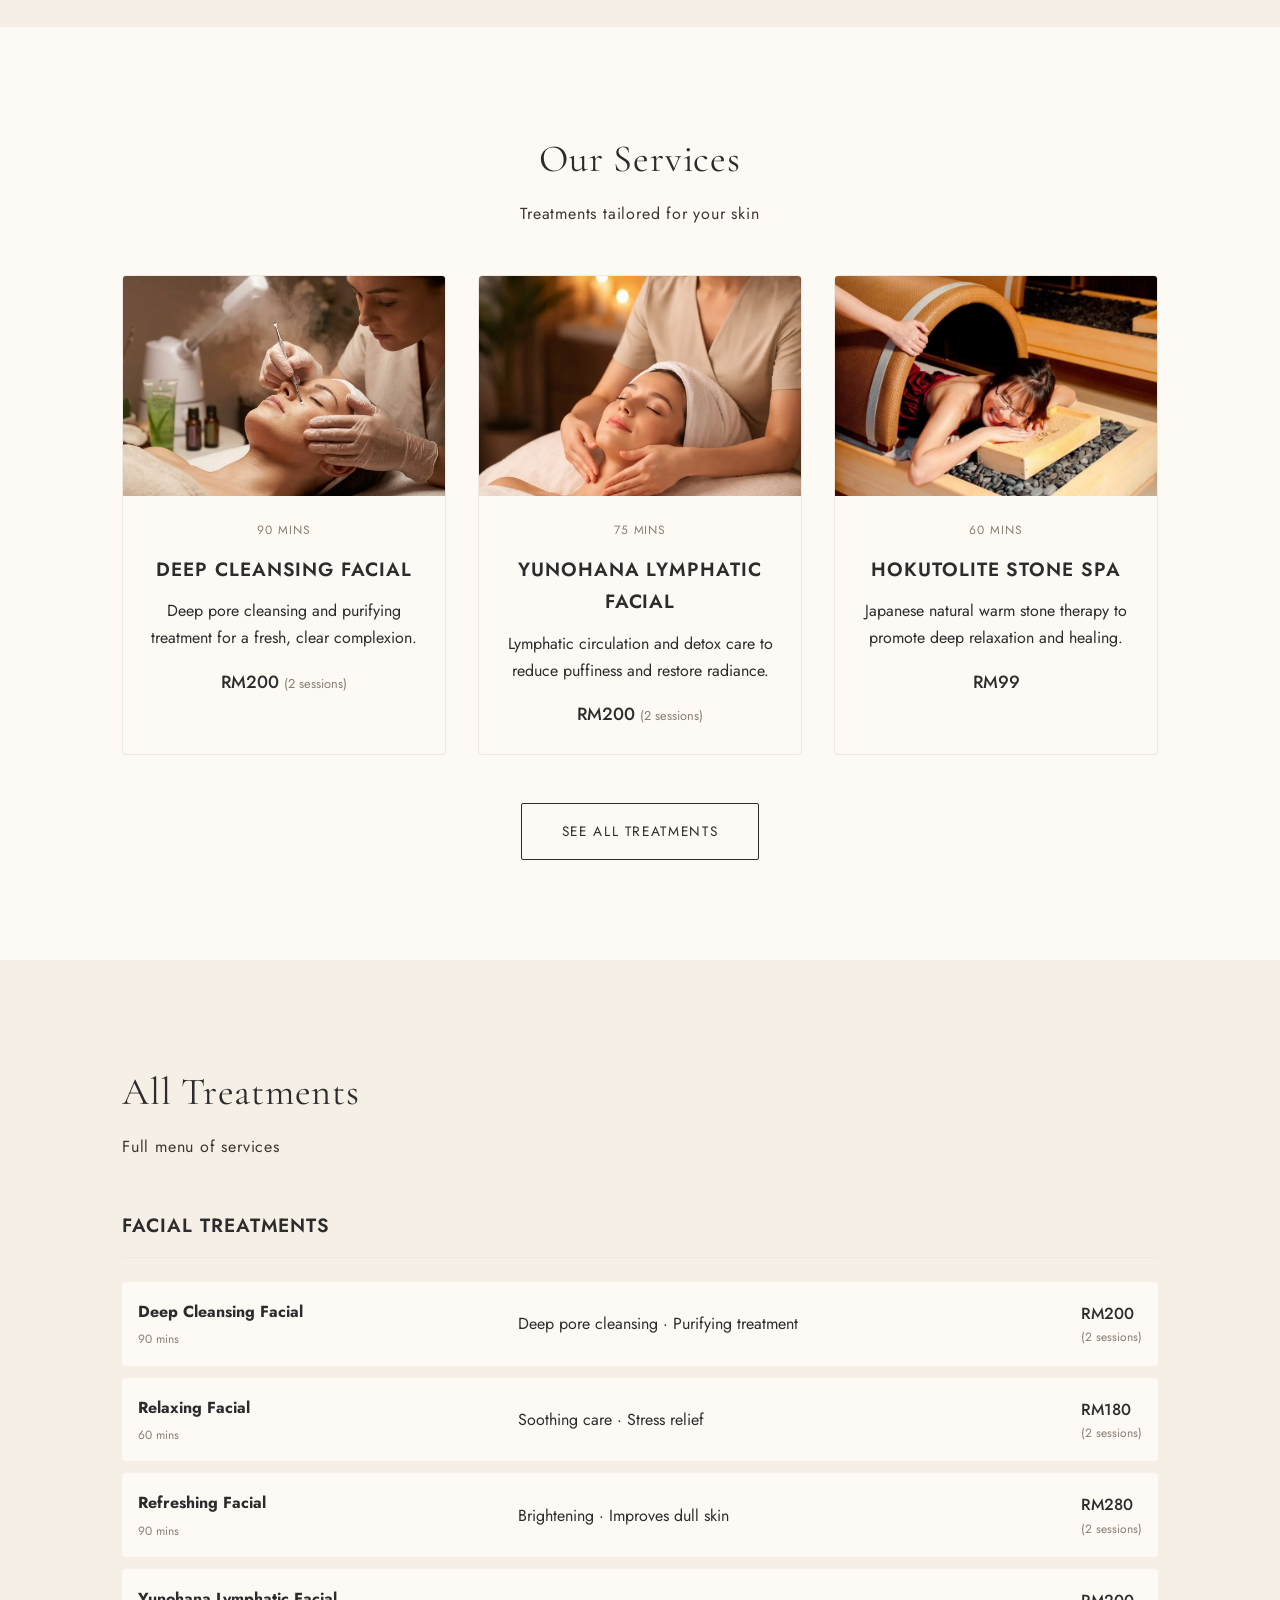
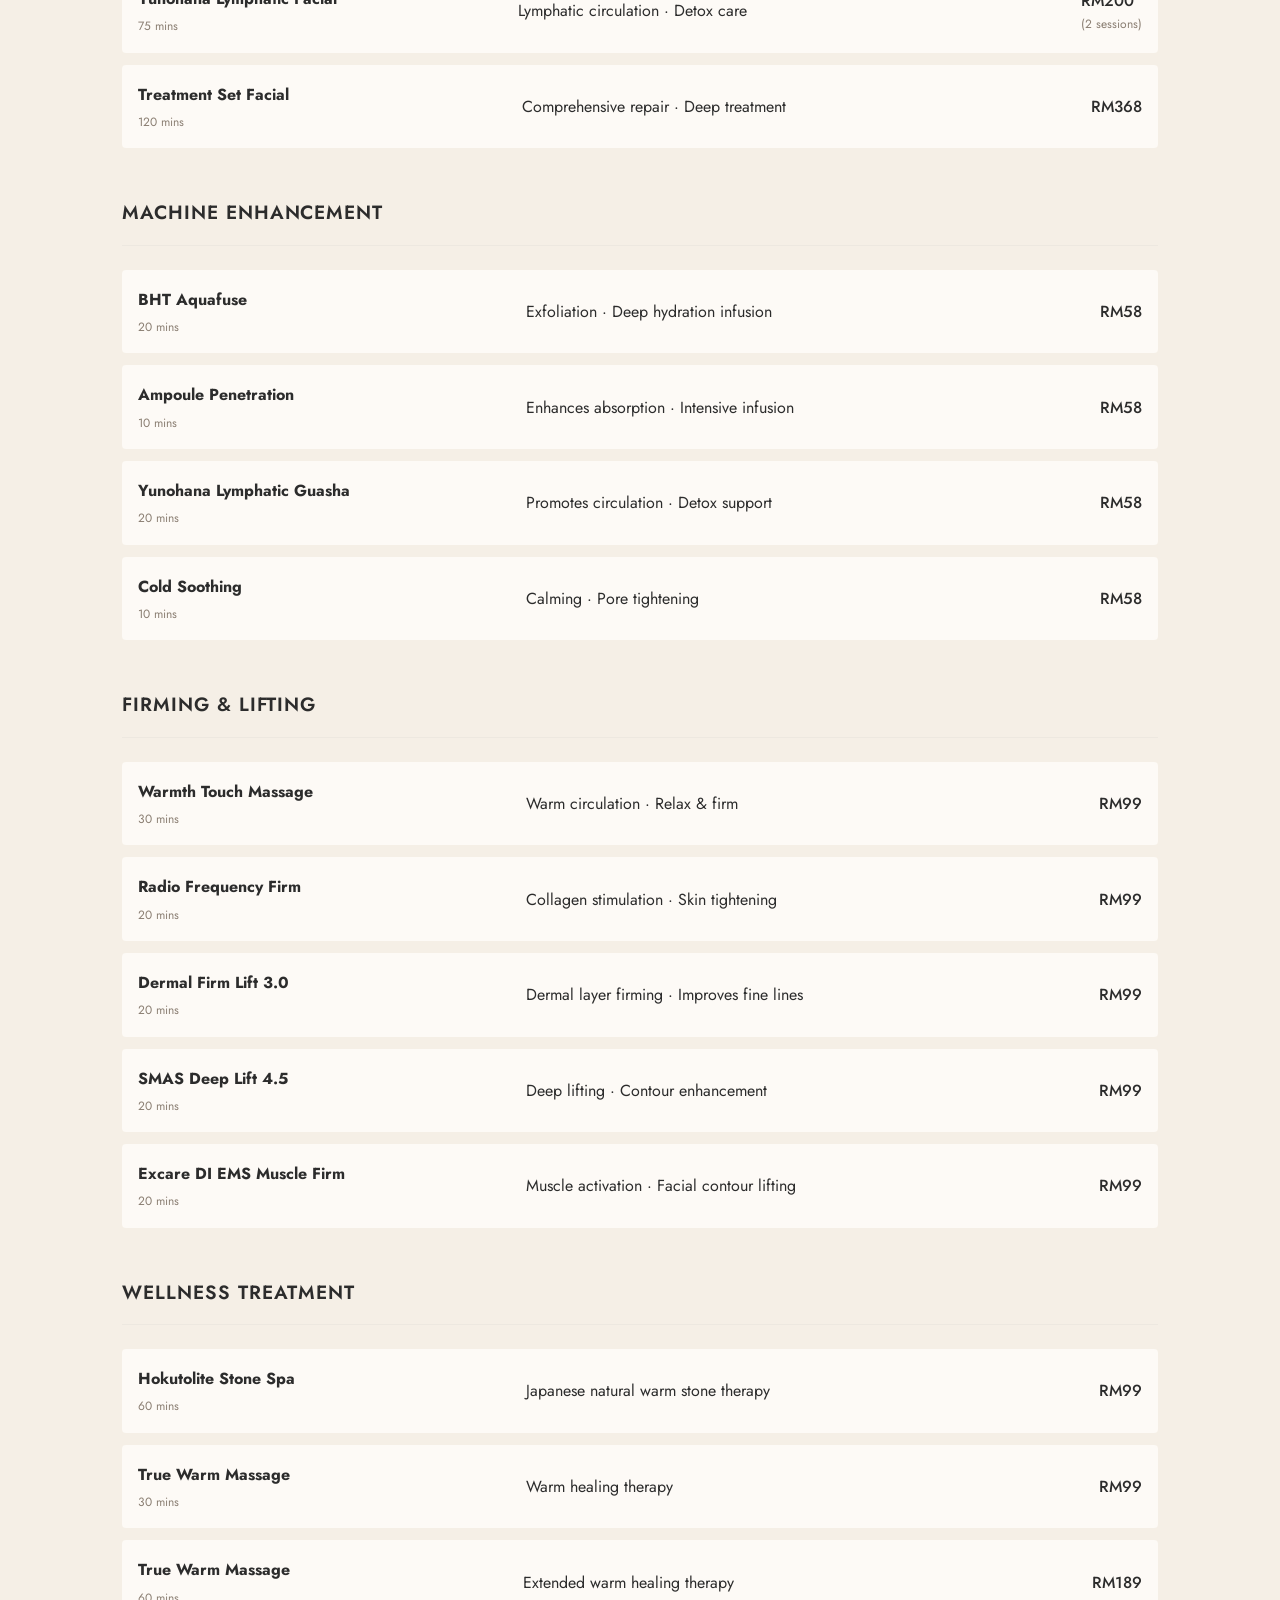
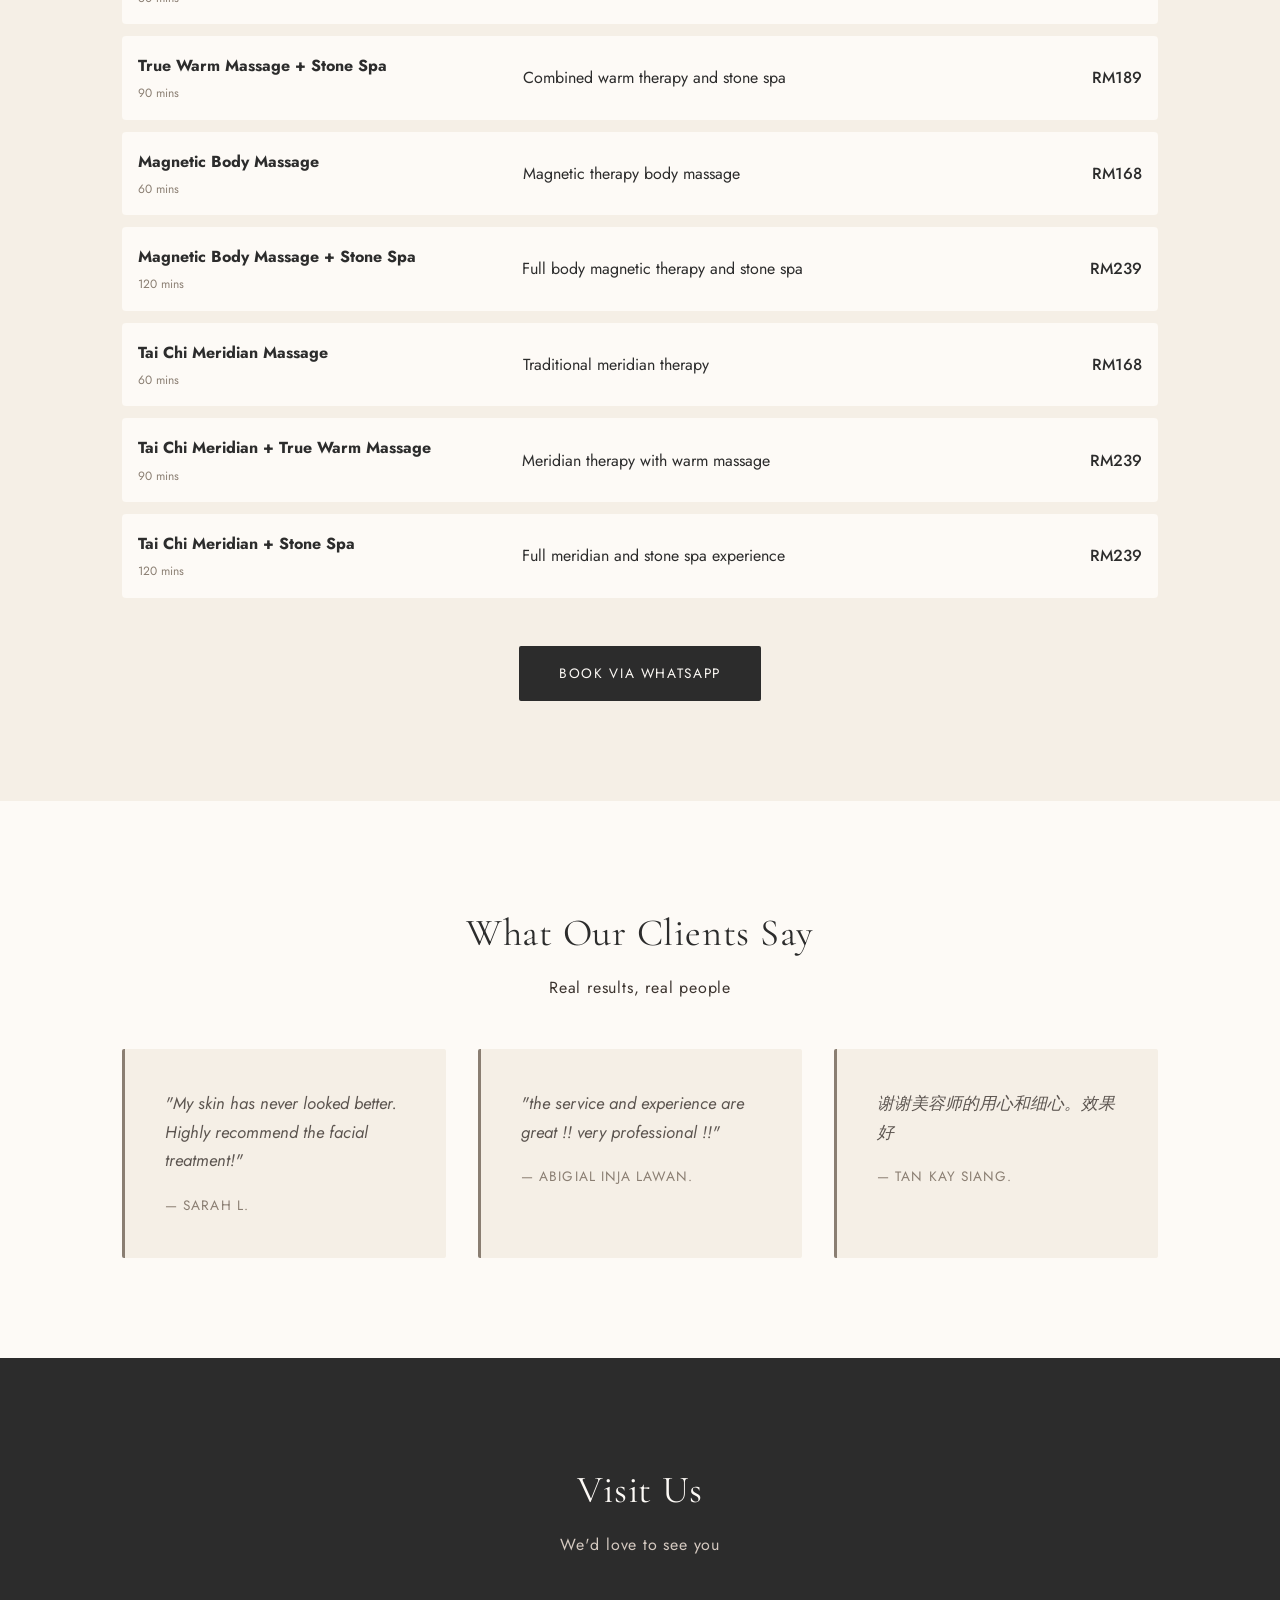
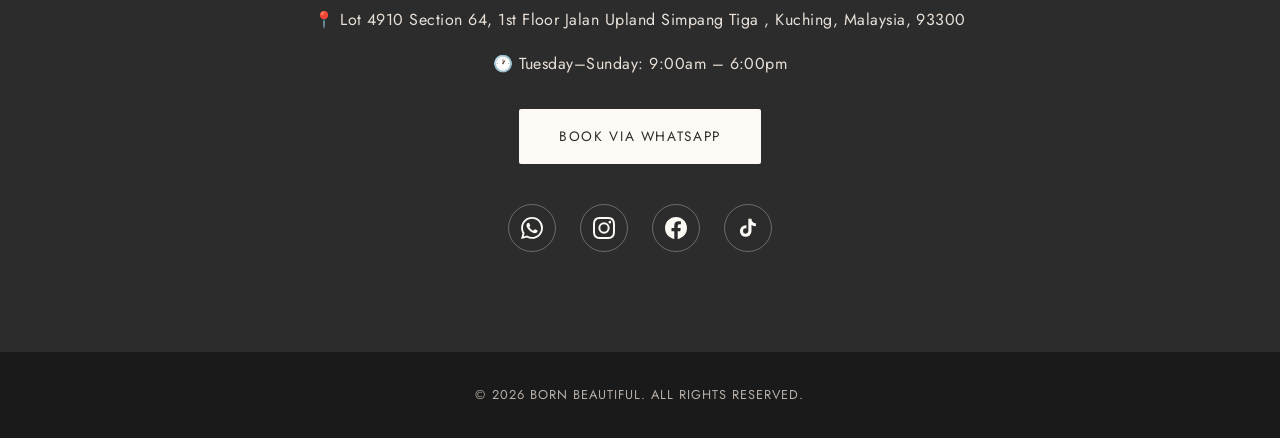
==== commit 55ae1428: "make logo bigger" ====
--- a/index.html
+++ b/index.html
@@ -42,7 +42,7 @@
         <a href="#" class="logo">
           <img src="images/logo.webp"
             alt="Born Beautiful Beauty Centre"
-            height="100"
+            height="120"
             width="auto"
           >
         </a>
